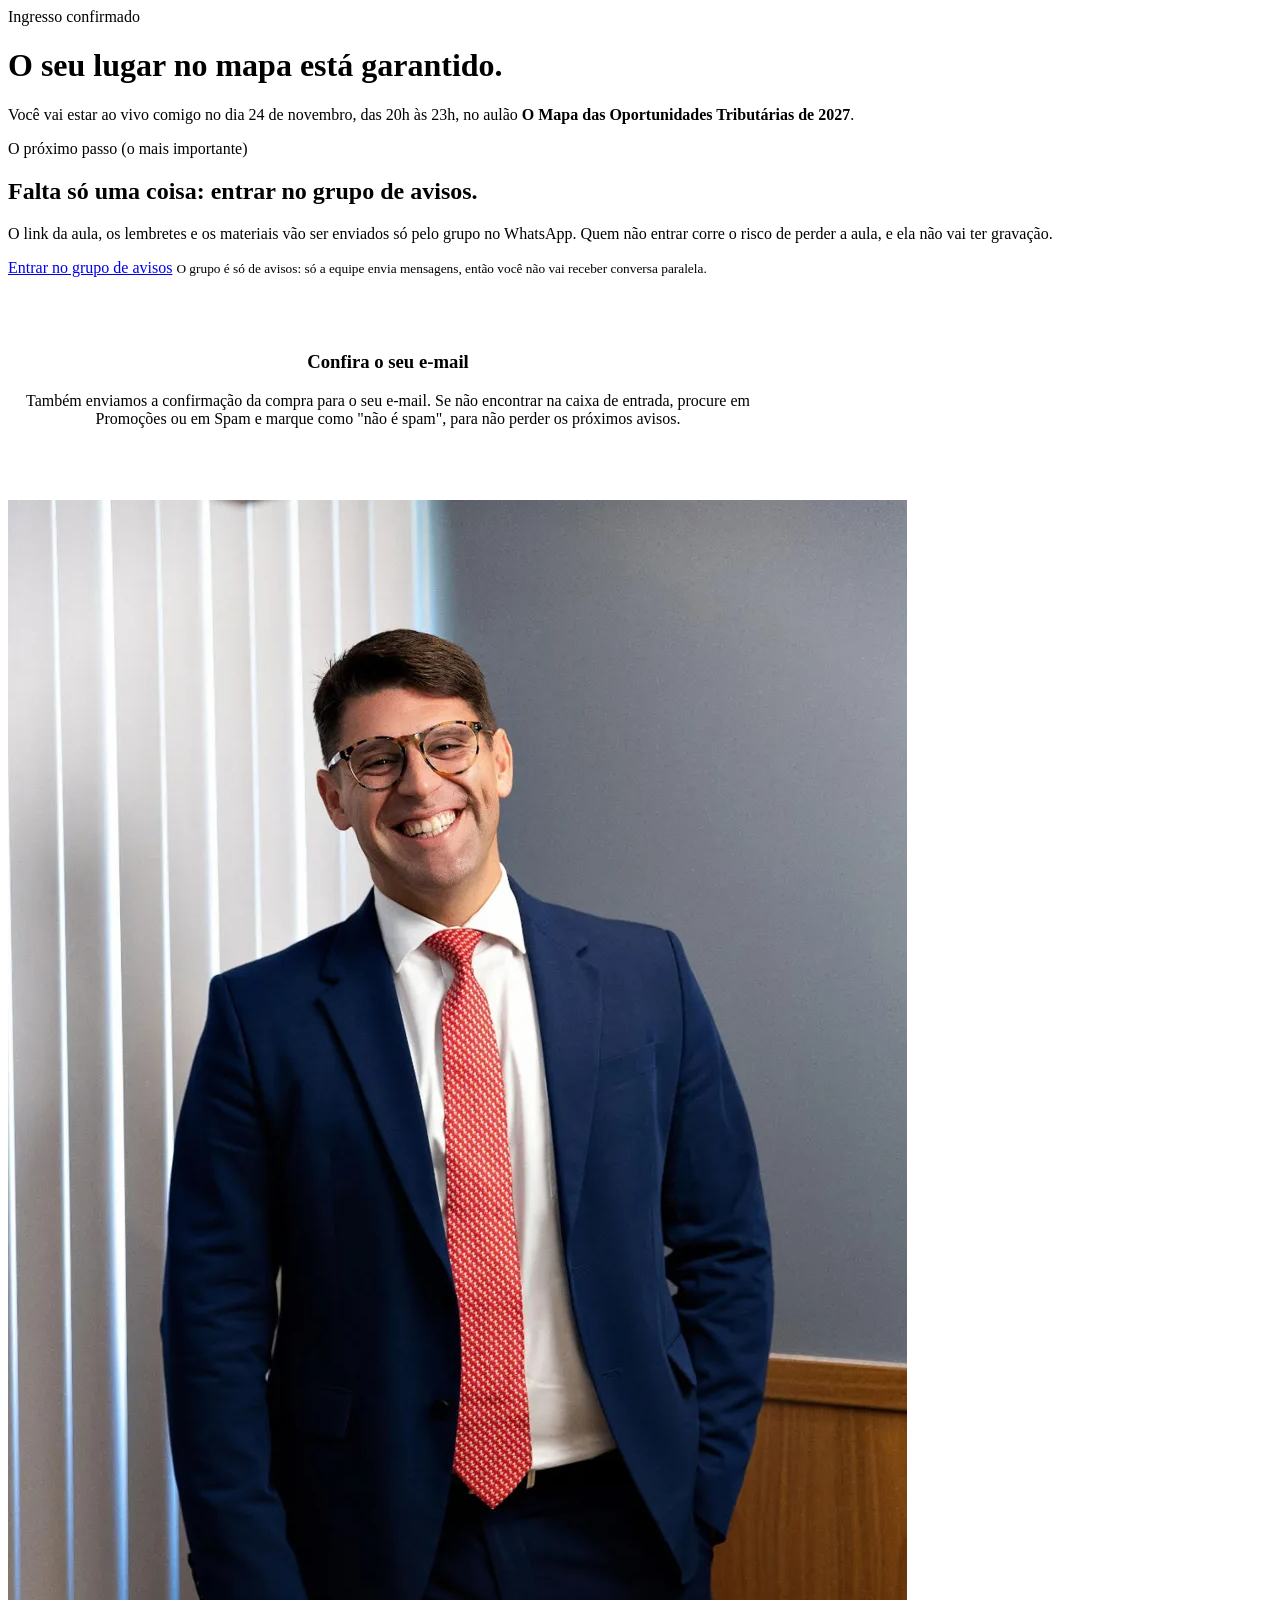
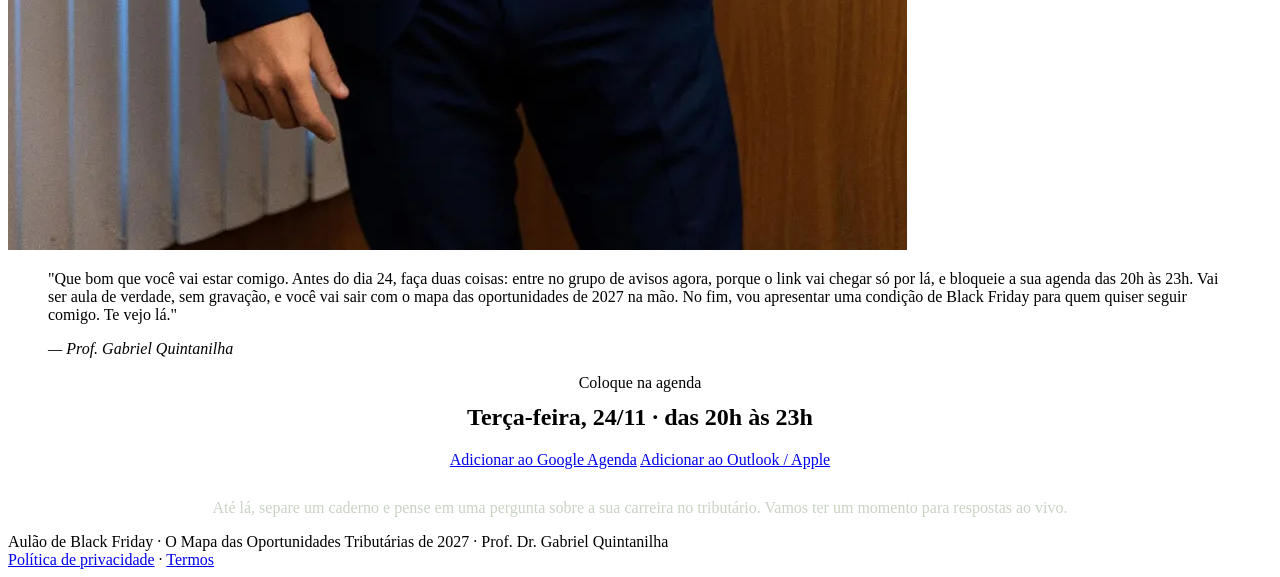
==== obrigado/index.html @ 1b490a50 "Publica obrigado/index.html" ====
<!doctype html>
<html lang="pt-BR">
<head>
<meta charset="utf-8">
<meta name="viewport" content="width=device-width, initial-scale=1">
<meta name="robots" content="noindex">
<title>Ingresso confirmado · O Mapa das Oportunidades Tributárias de 2027</title>
<link rel="preconnect" href="https://fonts.googleapis.com">
<link rel="preconnect" href="https://fonts.gstatic.com" crossorigin>
<link rel="stylesheet" href="https://fonts.googleapis.com/css2?family=Quicksand:wght@600;700&family=Nunito:ital,wght@0,400;0,600;0,700;0,800;1,400&family=Unbounded:wght@600;700;800;900&display=swap">
<link rel="stylesheet" href="../style.css?v=2">
<!-- Pixel: disparar Purchase no carregamento desta página -->
</head>
<body>

<header class="ty-hero">
  <div class="wrap">
    <span class="selo"><i></i>Ingresso confirmado</span>
    <h1>O seu lugar no mapa está <span>garantido.</span></h1>
    <p>Você vai estar ao vivo comigo no dia 24 de novembro, das 20h às 23h, no aulão <b>O Mapa das Oportunidades Tributárias de 2027</b>.</p>
  </div>
</header>

<section class="step">
  <div class="wrap">
    <span class="eyebrow" style="color:var(--verde)">O próximo passo (o mais importante)</span>
    <h2>Falta só uma coisa: entrar no grupo de avisos.</h2>
    <p>O link da aula, os lembretes e os materiais vão ser enviados só pelo grupo no WhatsApp. Quem não entrar corre o risco de perder a aula, e ela não vai ter gravação.</p>
    <a class="btn" data-grupo href="#">Entrar no grupo de avisos</a>
    <small>O grupo é só de avisos: só a equipe envia mensagens, então você não vai receber conversa paralela.</small>
  </div>
</section>

<section style="background:var(--creme);padding:56px 0">
  <div class="wrap" style="max-width:760px;text-align:center">
    <h3>Confira o seu e-mail</h3>
    <p style="margin-top:10px">Também enviamos a confirmação da compra para o seu e-mail. Se não encontrar na caixa de entrada, procure em Promoções ou em Spam e marque como "não é spam", para não perder os próximos avisos.</p>
  </div>
</section>

<section style="background:var(--papel)">
  <div class="wrap bilhete">
    <div class="ph"><img src="../assets/gabriel-professor.webp" alt="Prof. Gabriel Quintanilha" width="899" height="1350"></div>
    <blockquote class="carta" style="margin-top:0">
      <p>"Que bom que você vai estar comigo. Antes do dia 24, faça duas coisas: entre no grupo de avisos agora, porque o link vai chegar só por lá, e bloqueie a sua agenda das 20h às 23h. Vai ser aula de verdade, sem gravação, e você vai sair com o mapa das oportunidades de 2027 na mão. No fim, vou apresentar uma condição de Black Friday para quem quiser seguir comigo. Te vejo lá."</p>
      <cite>— Prof. Gabriel Quintanilha</cite>
    </blockquote>
  </div>
</section>

<section style="background:var(--noite);color:var(--creme);text-align:center">
  <div class="wrap">
    <span class="eyebrow" style="color:var(--lima)">Coloque na agenda</span>
    <h2 style="margin-top:12px">Terça-feira, 24/11 · das 20h às 23h</h2>
    <div class="agenda-btns">
      <a target="_blank" rel="noopener" href="https://calendar.google.com/calendar/render?action=TEMPLATE&amp;text=Aul%C3%A3o%20de%20Black%20Friday%20%C2%B7%20O%20Mapa%20das%20Oportunidades%20Tribut%C3%A1rias%20de%202027&amp;dates=20261124T230000Z/20261125T020000Z&amp;details=Aul%C3%A3o%20ao%20vivo%20com%20o%20Prof.%20Gabriel%20Quintanilha.%20O%20link%20da%20aula%20chega%20pelo%20grupo%20de%20avisos%20no%20WhatsApp.%20N%C3%A3o%20vai%20ter%20grava%C3%A7%C3%A3o.">Adicionar ao Google Agenda</a>
      <a href="../assets/aulao-gabriel.ics" download>Adicionar ao Outlook / Apple</a>
    </div>
    <p style="margin-top:30px;color:#C9D3C4">Até lá, separe um caderno e pense em uma pergunta sobre a sua carreira no tributário. Vamos ter um momento para respostas ao vivo.</p>
  </div>
</section>

<footer>
  <div class="wrap">Aulão de Black Friday · O Mapa das Oportunidades Tributárias de 2027 · Prof. Dr. Gabriel Quintanilha<br><a href="#">Política de privacidade</a> · <a href="#">Termos</a></div>
</footer>

<script src="../config.js?v=2"></script>
<script src="../app.js?v=2"></script>
</body>
</html>
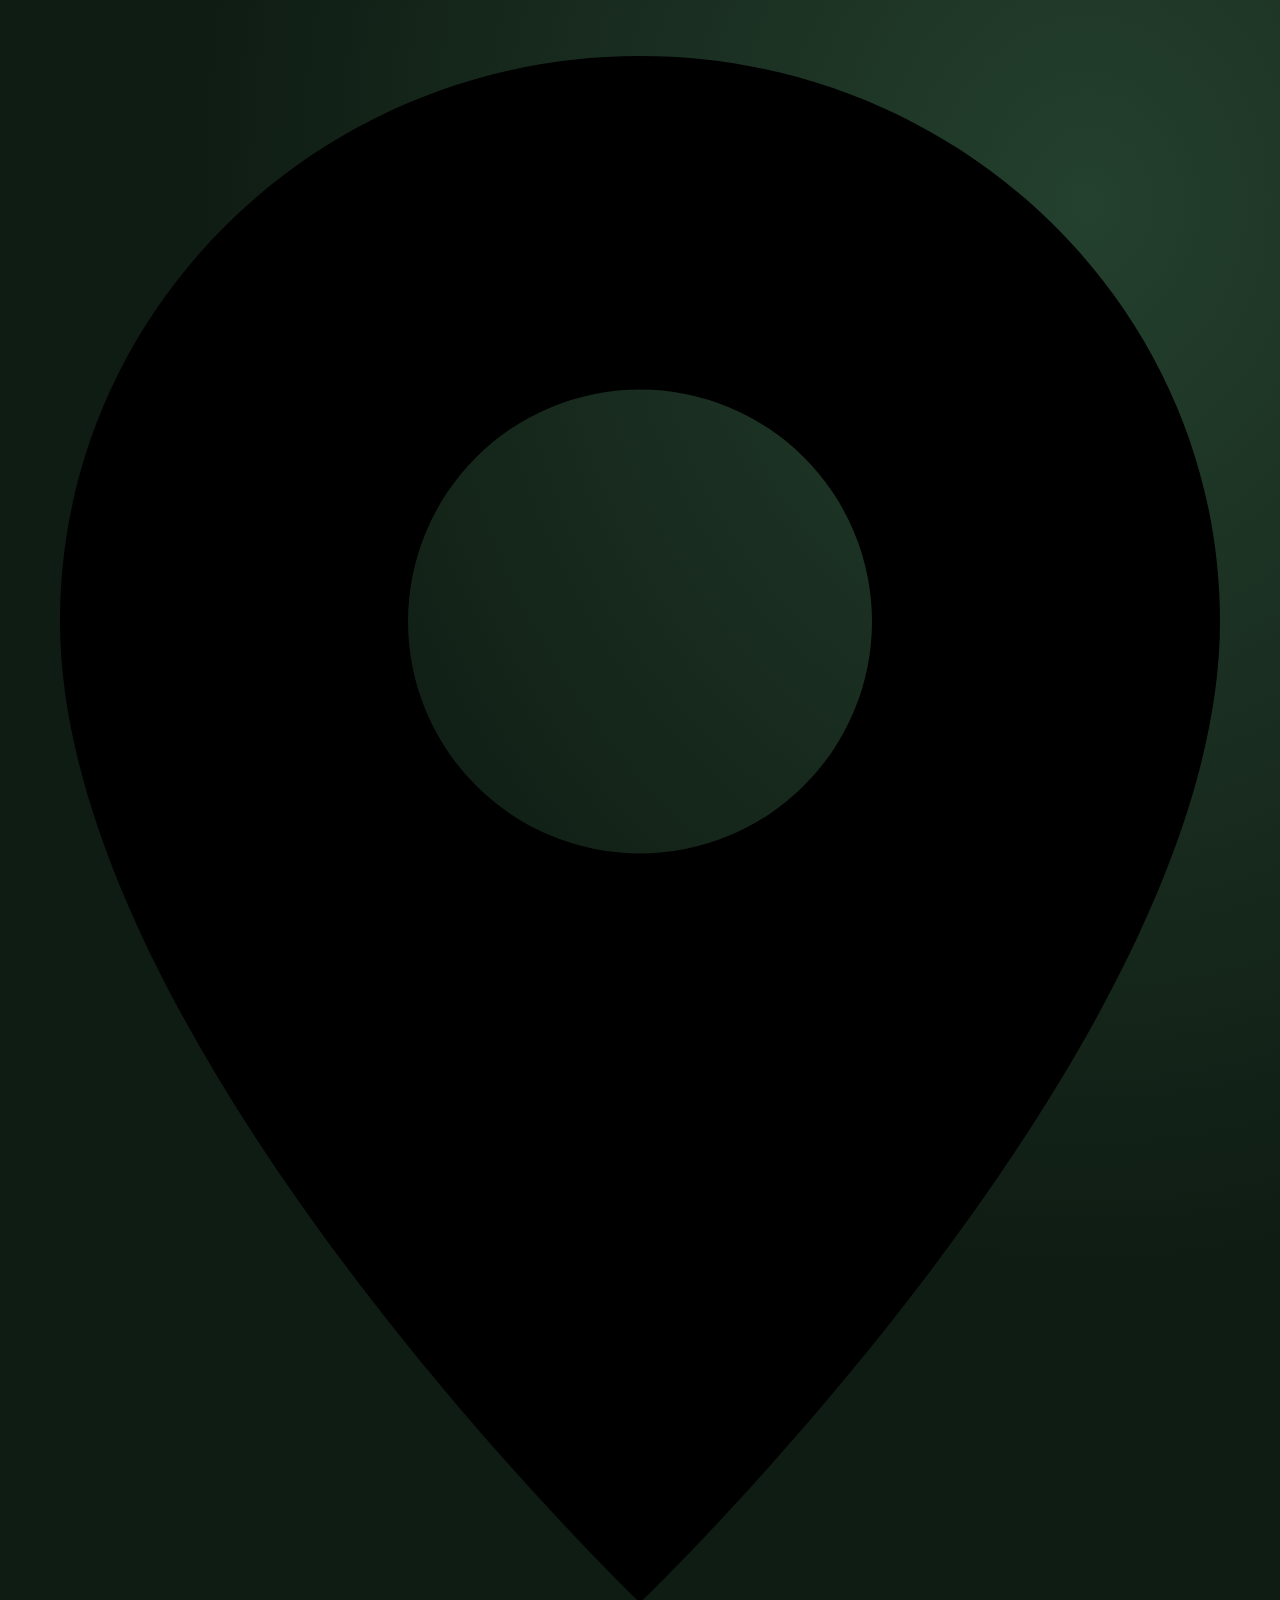
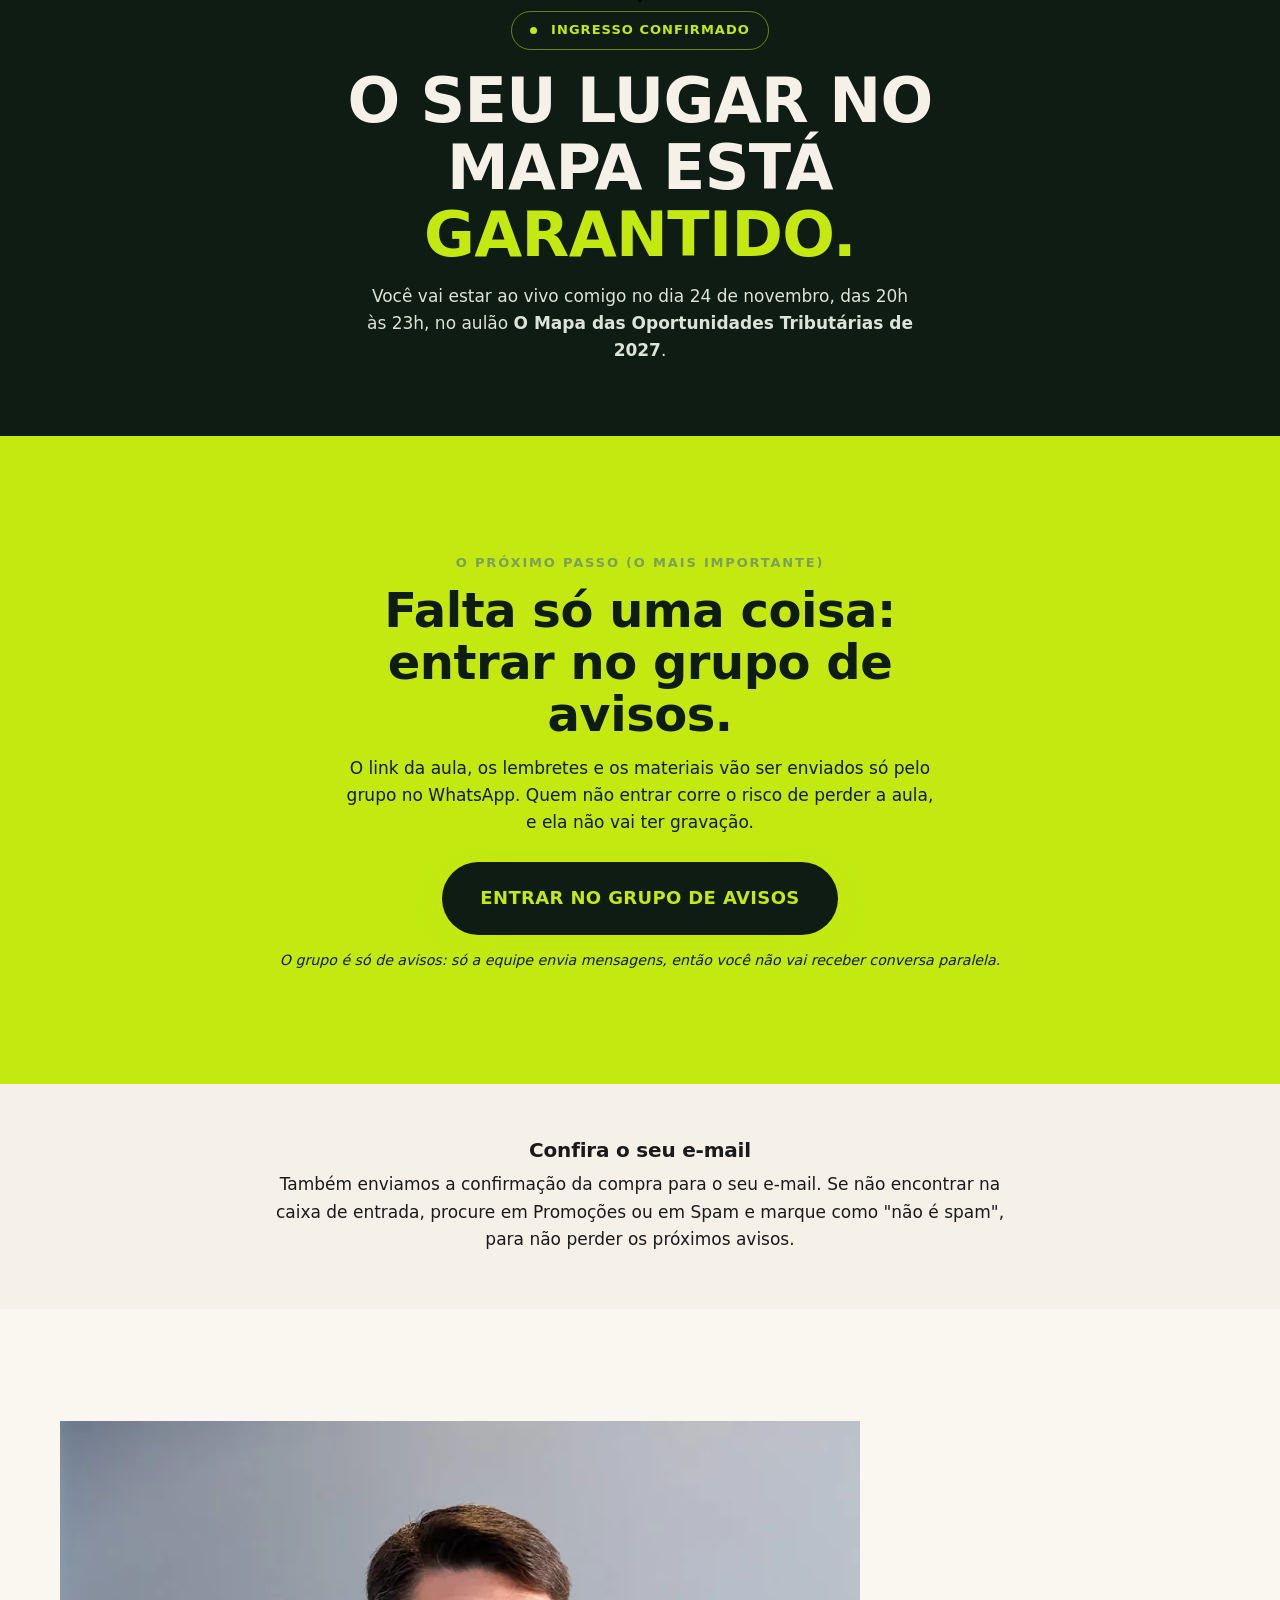
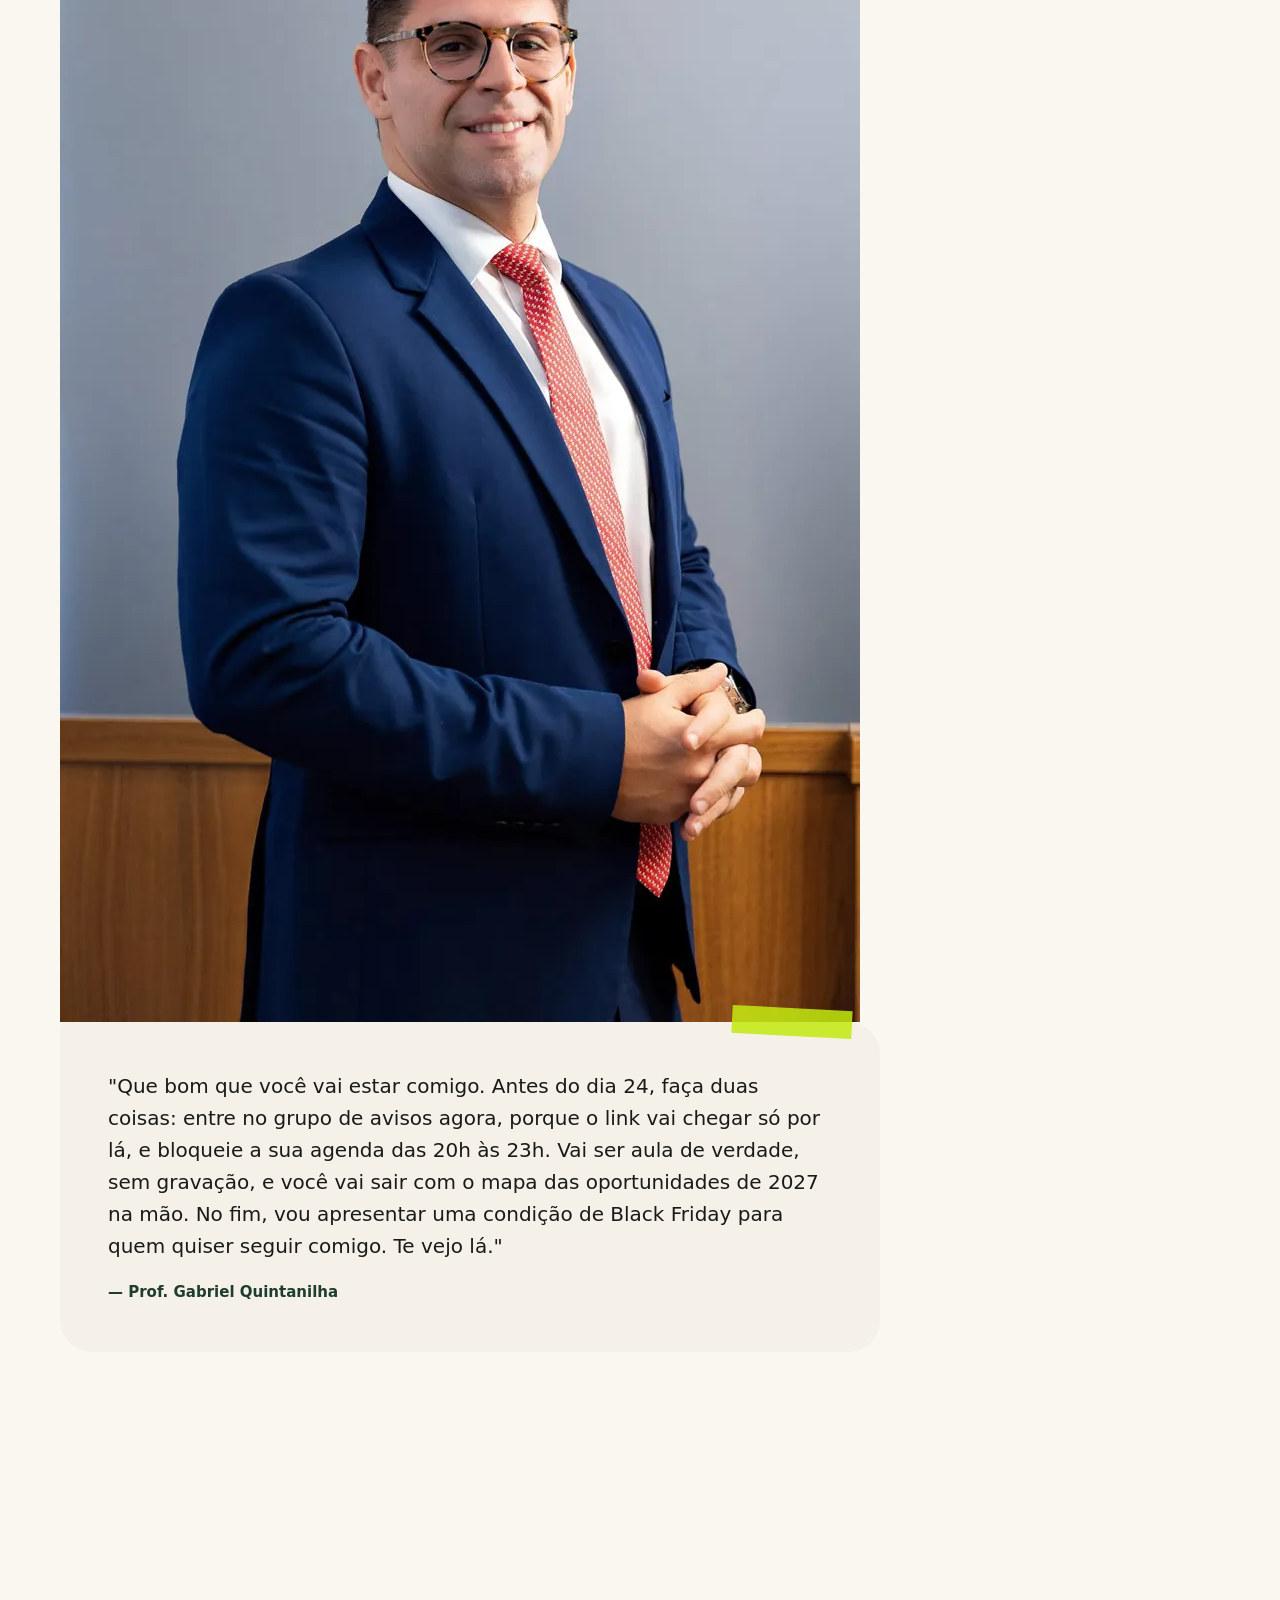
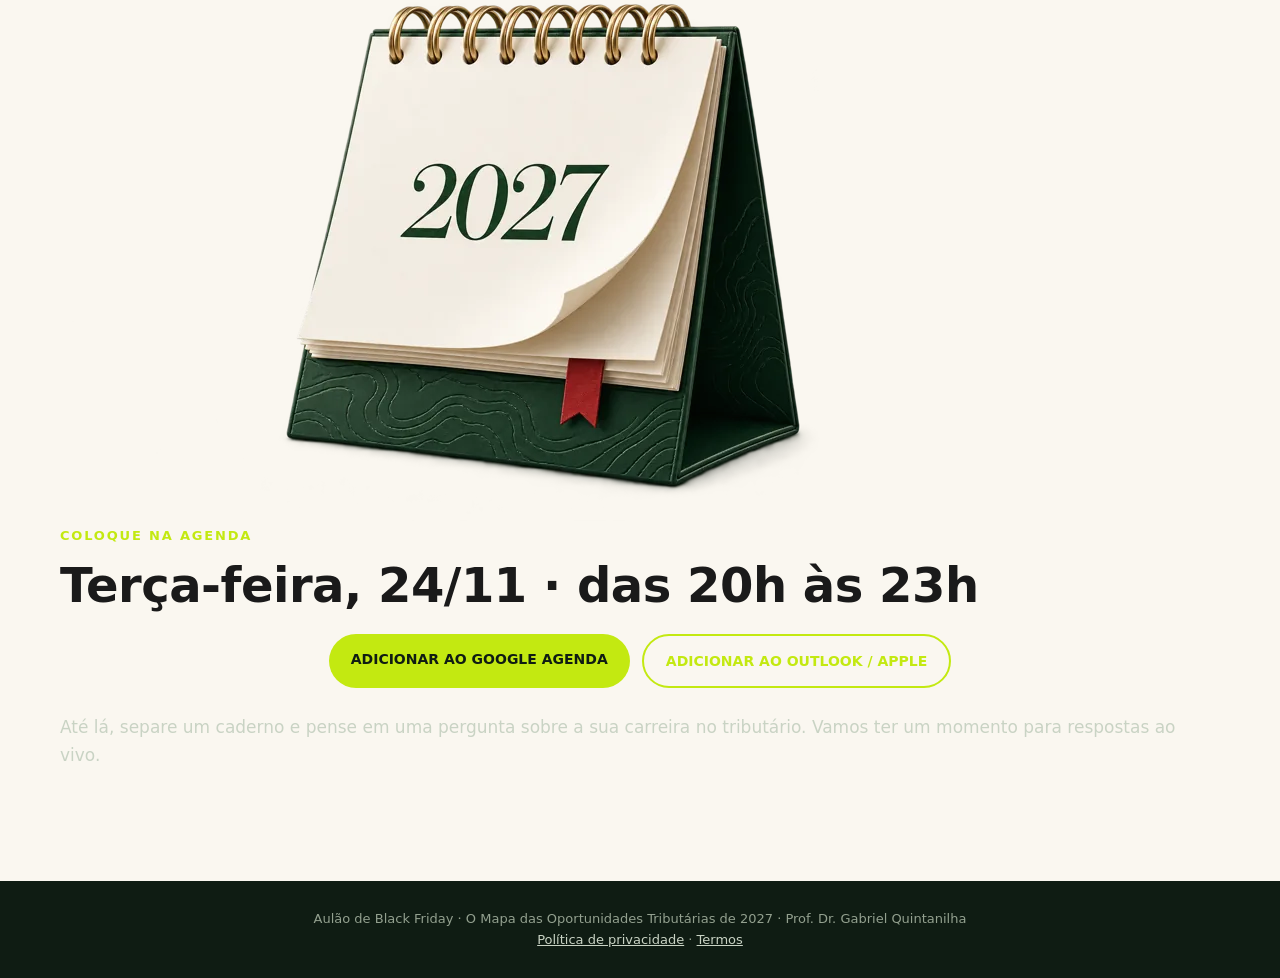
==== commit f15c16bd: "Publica obrigado/index.html" ====
--- a/obrigado/index.html
+++ b/obrigado/index.html
@@ -1,70 +1,75 @@
-<!doctype html>
-<html lang="pt-BR">
-<head>
-<meta charset="utf-8">
-<meta name="viewport" content="width=device-width, initial-scale=1">
-<meta name="robots" content="noindex">
-<title>Ingresso confirmado · O Mapa das Oportunidades Tributárias de 2027</title>
-<link rel="preconnect" href="https://fonts.googleapis.com">
-<link rel="preconnect" href="https://fonts.gstatic.com" crossorigin>
-<link rel="stylesheet" href="https://fonts.googleapis.com/css2?family=Quicksand:wght@600;700&family=Nunito:ital,wght@0,400;0,600;0,700;0,800;1,400&family=Unbounded:wght@600;700;800;900&display=swap">
-<link rel="stylesheet" href="../style.css?v=2">
-<!-- Pixel: disparar Purchase no carregamento desta página -->
-</head>
-<body>
-
-<header class="ty-hero">
-  <div class="wrap">
-    <span class="selo"><i></i>Ingresso confirmado</span>
-    <h1>O seu lugar no mapa está <span>garantido.</span></h1>
-    <p>Você vai estar ao vivo comigo no dia 24 de novembro, das 20h às 23h, no aulão <b>O Mapa das Oportunidades Tributárias de 2027</b>.</p>
-  </div>
-</header>
-
-<section class="step">
-  <div class="wrap">
-    <span class="eyebrow" style="color:var(--verde)">O próximo passo (o mais importante)</span>
-    <h2>Falta só uma coisa: entrar no grupo de avisos.</h2>
-    <p>O link da aula, os lembretes e os materiais vão ser enviados só pelo grupo no WhatsApp. Quem não entrar corre o risco de perder a aula, e ela não vai ter gravação.</p>
-    <a class="btn" data-grupo href="#">Entrar no grupo de avisos</a>
-    <small>O grupo é só de avisos: só a equipe envia mensagens, então você não vai receber conversa paralela.</small>
-  </div>
-</section>
-
-<section style="background:var(--creme);padding:56px 0">
-  <div class="wrap" style="max-width:760px;text-align:center">
-    <h3>Confira o seu e-mail</h3>
-    <p style="margin-top:10px">Também enviamos a confirmação da compra para o seu e-mail. Se não encontrar na caixa de entrada, procure em Promoções ou em Spam e marque como "não é spam", para não perder os próximos avisos.</p>
-  </div>
-</section>
-
-<section style="background:var(--papel)">
-  <div class="wrap bilhete">
-    <div class="ph"><img src="../assets/gabriel-professor.webp" alt="Prof. Gabriel Quintanilha" width="899" height="1350"></div>
-    <blockquote class="carta" style="margin-top:0">
-      <p>"Que bom que você vai estar comigo. Antes do dia 24, faça duas coisas: entre no grupo de avisos agora, porque o link vai chegar só por lá, e bloqueie a sua agenda das 20h às 23h. Vai ser aula de verdade, sem gravação, e você vai sair com o mapa das oportunidades de 2027 na mão. No fim, vou apresentar uma condição de Black Friday para quem quiser seguir comigo. Te vejo lá."</p>
-      <cite>— Prof. Gabriel Quintanilha</cite>
-    </blockquote>
-  </div>
-</section>
-
-<section style="background:var(--noite);color:var(--creme);text-align:center">
-  <div class="wrap">
-    <span class="eyebrow" style="color:var(--lima)">Coloque na agenda</span>
-    <h2 style="margin-top:12px">Terça-feira, 24/11 · das 20h às 23h</h2>
-    <div class="agenda-btns">
-      <a target="_blank" rel="noopener" href="https://calendar.google.com/calendar/render?action=TEMPLATE&amp;text=Aul%C3%A3o%20de%20Black%20Friday%20%C2%B7%20O%20Mapa%20das%20Oportunidades%20Tribut%C3%A1rias%20de%202027&amp;dates=20261124T230000Z/20261125T020000Z&amp;details=Aul%C3%A3o%20ao%20vivo%20com%20o%20Prof.%20Gabriel%20Quintanilha.%20O%20link%20da%20aula%20chega%20pelo%20grupo%20de%20avisos%20no%20WhatsApp.%20N%C3%A3o%20vai%20ter%20grava%C3%A7%C3%A3o.">Adicionar ao Google Agenda</a>
-      <a href="../assets/aulao-gabriel.ics" download>Adicionar ao Outlook / Apple</a>
-    </div>
-    <p style="margin-top:30px;color:#C9D3C4">Até lá, separe um caderno e pense em uma pergunta sobre a sua carreira no tributário. Vamos ter um momento para respostas ao vivo.</p>
-  </div>
-</section>
-
-<footer>
-  <div class="wrap">Aulão de Black Friday · O Mapa das Oportunidades Tributárias de 2027 · Prof. Dr. Gabriel Quintanilha<br><a href="#">Política de privacidade</a> · <a href="#">Termos</a></div>
-</footer>
-
-<script src="../config.js?v=2"></script>
-<script src="../app.js?v=2"></script>
-</body>
-</html>
+<!doctype html>
+<html lang="pt-BR">
+<head>
+<meta charset="utf-8">
+<meta name="viewport" content="width=device-width, initial-scale=1">
+<meta name="robots" content="noindex">
+<title>Ingresso confirmado · O Mapa das Oportunidades Tributárias de 2027</title>
+<link rel="icon" href="data:image/svg+xml,%3Csvg xmlns='http://www.w3.org/2000/svg' viewBox='0 0 24 32'%3E%3Cpath fill='%23C8231B' d='M12 0C5.4 0 0 5.2 0 11.7 0 20.5 12 32 12 32s12-11.5 12-20.3C24 5.2 18.6 0 12 0zm0 16.5a4.8 4.8 0 1 1 0-9.6 4.8 4.8 0 0 1 0 9.6z'/%3E%3C/svg%3E">
+<link rel="preconnect" href="https://fonts.googleapis.com">
+<link rel="preconnect" href="https://fonts.gstatic.com" crossorigin>
+<link rel="stylesheet" href="https://fonts.googleapis.com/css2?family=Quicksand:wght@600;700&family=Nunito:ital,wght@0,400;0,600;0,700;0,800;1,400&family=Unbounded:wght@600;700;800;900&display=swap">
+<link rel="stylesheet" href="../style.css?v=4">
+<!-- Pixel: disparar Purchase no carregamento desta página -->
+</head>
+<body>
+
+<header class="ty-hero">
+  <div class="wrap">
+    <svg class="pin-grande" viewBox="0 0 24 32" aria-hidden="true"><path d="M12 0C5.4 0 0 5.2 0 11.7 0 20.5 12 32 12 32s12-11.5 12-20.3C24 5.2 18.6 0 12 0zm0 16.5a4.8 4.8 0 1 1 0-9.6 4.8 4.8 0 0 1 0 9.6z"/></svg>
+    <span class="selo"><i></i>Ingresso confirmado</span>
+    <h1>O seu lugar no mapa está <span>garantido.</span></h1>
+    <p>Você vai estar ao vivo comigo no dia 24 de novembro, das 20h às 23h, no aulão <b>O Mapa das Oportunidades Tributárias de 2027</b>.</p>
+  </div>
+</header>
+
+<section class="step">
+  <div class="wrap">
+    <span class="eyebrow">O próximo passo (o mais importante)</span>
+    <h2>Falta só uma coisa: entrar no grupo de avisos.</h2>
+    <p>O link da aula, os lembretes e os materiais vão ser enviados só pelo grupo no WhatsApp. Quem não entrar corre o risco de perder a aula, e ela não vai ter gravação.</p>
+    <a class="btn" data-grupo href="#">Entrar no grupo de avisos</a>
+    <small>O grupo é só de avisos: só a equipe envia mensagens, então você não vai receber conversa paralela.</small>
+  </div>
+</section>
+
+<section class="mapa-bg suave" style="background:var(--creme);padding:56px 0">
+  <div class="wrap" style="max-width:760px;text-align:center">
+    <h3>Confira o seu e-mail</h3>
+    <p style="margin-top:10px">Também enviamos a confirmação da compra para o seu e-mail. Se não encontrar na caixa de entrada, procure em Promoções ou em Spam e marque como "não é spam", para não perder os próximos avisos.</p>
+  </div>
+</section>
+
+<section class="mapa-bg suave dir" style="background:var(--papel)">
+  <div class="wrap recado">
+    <div class="foto-moldura"><img src="../assets/gabriel-convite.webp" alt="Prof. Gabriel Quintanilha" width="800" height="1201"></div>
+    <blockquote class="carta" style="margin-top:0">
+      <p>"Que bom que você vai estar comigo. Antes do dia 24, faça duas coisas: entre no grupo de avisos agora, porque o link vai chegar só por lá, e bloqueie a sua agenda das 20h às 23h. Vai ser aula de verdade, sem gravação, e você vai sair com o mapa das oportunidades de 2027 na mão. No fim, vou apresentar uma condição de Black Friday para quem quiser seguir comigo. Te vejo lá."</p>
+      <cite>— Prof. Gabriel Quintanilha</cite>
+    </blockquote>
+  </div>
+</section>
+
+<section class="agenda">
+  <div class="wrap agenda-grid">
+    <img class="cal" src="../assets/calendario-2027.webp" alt="" width="760" height="545" loading="lazy">
+    <div>
+      <span class="eyebrow" style="color:var(--lima)">Coloque na agenda</span>
+      <h2 style="margin-top:12px">Terça-feira, 24/11 · das 20h às 23h</h2>
+      <div class="agenda-btns">
+        <a target="_blank" rel="noopener" href="https://calendar.google.com/calendar/render?action=TEMPLATE&amp;text=Aul%C3%A3o%20de%20Black%20Friday%20%C2%B7%20O%20Mapa%20das%20Oportunidades%20Tribut%C3%A1rias%20de%202027&amp;dates=20261124T230000Z/20261125T020000Z&amp;details=Aul%C3%A3o%20ao%20vivo%20com%20o%20Prof.%20Gabriel%20Quintanilha.%20O%20link%20da%20aula%20chega%20pelo%20grupo%20de%20avisos%20no%20WhatsApp.%20N%C3%A3o%20vai%20ter%20grava%C3%A7%C3%A3o.">Adicionar ao Google Agenda</a>
+        <a href="../assets/aulao-gabriel.ics" download>Adicionar ao Outlook / Apple</a>
+      </div>
+      <p style="margin-top:26px;color:#C9D3C4">Até lá, separe um caderno e pense em uma pergunta sobre a sua carreira no tributário. Vamos ter um momento para respostas ao vivo.</p>
+    </div>
+  </div>
+</section>
+
+<footer>
+  <div class="wrap">Aulão de Black Friday · O Mapa das Oportunidades Tributárias de 2027 · Prof. Dr. Gabriel Quintanilha<br><a href="#">Política de privacidade</a> · <a href="#">Termos</a></div>
+</footer>
+
+<script src="../config.js?v=4"></script>
+<script src="../app.js?v=4"></script>
+</body>
+</html>
--- a/style.css
+++ b/style.css
@@ -0,0 +1,216 @@
+/* Aulão de Black Friday · Gabriel Quintanilha · padrão Black Friday Pier (V4) */
+:root{
+  --noite:#0F1C13;--noite-2:#16281C;--verde:#1F3D2F;--folha:#7BA05B;
+  --lima:#C3E911;--creme:#F5F1E8;--papel:#FAF7F0;--card:#EFEADD;--tinta:#1A1A1A;
+  --muted:#C9D3C4;--muted-d:#5B6A5F;
+  --f-t:"Unbounded",system-ui,sans-serif;--f-s:"Quicksand",system-ui,sans-serif;--f-b:"Nunito",system-ui,sans-serif;
+  --w:1160px;
+}
+*{box-sizing:border-box;margin:0;padding:0}
+html{scroll-behavior:smooth}
+body{font-family:var(--f-b);color:var(--tinta);background:var(--papel);line-height:1.6;font-size:17px;-webkit-font-smoothing:antialiased;overflow-x:hidden}
+img{max-width:100%;display:block}
+a{color:inherit}
+.wrap{width:min(var(--w),100% - 32px);margin-inline:auto}
+h1,h2,h3{font-family:var(--f-t);line-height:1.08;letter-spacing:-.01em}
+h2{font-size:clamp(28px,4.4vw,48px);font-weight:800}
+h3{font-size:20px;font-weight:800}
+p+p{margin-top:14px}
+.eyebrow{font-family:var(--f-s);font-weight:700;font-size:13px;letter-spacing:.14em;text-transform:uppercase;color:var(--folha)}
+section{padding:clamp(64px,9vw,112px) 0;position:relative}
+
+/* faixa superior */
+.strip{background:var(--lima);color:var(--noite);font-family:var(--f-s);font-weight:700;font-size:14px;text-align:center;padding:9px 16px;position:sticky;top:0;z-index:30}
+.strip b{font-family:var(--f-t);font-weight:800}
+
+/* botões */
+.btn{display:inline-flex;align-items:center;justify-content:center;gap:10px;background:var(--lima);color:var(--noite);font-family:var(--f-t);font-weight:800;font-size:clamp(14px,1.6vw,17px);text-decoration:none;text-transform:uppercase;letter-spacing:.02em;padding:20px 30px;border-radius:999px;box-shadow:0 10px 30px rgba(195,233,17,.28);transition:transform .2s,box-shadow .2s;text-align:center}
+.btn:hover{transform:translateY(-2px);box-shadow:0 16px 40px rgba(195,233,17,.4)}
+.btn.dark{background:var(--noite);color:var(--lima);box-shadow:none}
+.cta-note{font-size:14px;color:var(--muted);margin-top:12px}
+
+/* HERO */
+.hero{background:radial-gradient(120% 90% at 85% 10%,#24402E 0%,var(--noite) 58%);color:var(--creme);padding:56px 0 0;overflow:hidden}
+.hero .map{position:absolute;inset:0;opacity:.5;pointer-events:none}
+.hero-grid{display:grid;grid-template-columns:1.15fr .85fr;gap:24px;align-items:end;position:relative}
+.hero-copy{padding-bottom:64px}
+.selo{display:inline-flex;flex-wrap:wrap;gap:6px 14px;align-items:center;border:1.5px solid rgba(195,233,17,.5);color:var(--lima);border-radius:999px;padding:8px 18px;font-family:var(--f-s);font-weight:700;font-size:13px;letter-spacing:.08em;text-transform:uppercase}
+.selo i{width:7px;height:7px;border-radius:50%;background:var(--lima);display:inline-block}
+.logo-ev{margin:22px 0 18px}
+.logo-ev small{display:inline-block;font-family:var(--f-t);font-weight:800;font-size:13px;letter-spacing:.16em;background:var(--lima);color:var(--noite);padding:6px 12px;border-radius:8px;margin-bottom:14px}
+.logo-ev h1{font-size:clamp(34px,5.6vw,68px);font-weight:900;text-transform:uppercase;line-height:1}
+.logo-ev h1 em{font-style:normal;color:var(--lima)}
+.hero .lead{font-size:clamp(17px,1.6vw,19px);color:#DCE3D8;max-width:58ch}
+.badges{display:flex;flex-wrap:wrap;gap:8px;margin:22px 0 28px}
+.badges span{font-family:var(--f-s);font-weight:700;font-size:13px;background:rgba(245,241,232,.08);border:1px solid rgba(245,241,232,.16);border-radius:10px;padding:7px 12px}
+.badges span b{color:var(--lima)}
+.timer{display:flex;align-items:center;gap:14px;margin-top:18px;flex-wrap:wrap;font-family:var(--f-s);font-weight:700;font-size:14px;color:var(--muted)}
+.timer .t{display:flex;gap:6px}
+.timer .t div{background:var(--noite-2);border:1px solid rgba(195,233,17,.25);border-radius:10px;padding:6px 10px;text-align:center;min-width:54px}
+.timer .t b{display:block;font-family:var(--f-t);font-size:22px;color:var(--lima);line-height:1.1}
+.timer .t small{font-size:10px;letter-spacing:.1em;text-transform:uppercase}
+.hero-note{font-style:italic;font-size:14px;color:#AEB9AA;margin-top:18px;max-width:52ch}
+.hero-photo{position:relative;align-self:end}
+.hero-photo img{width:100%;max-width:470px;margin-left:auto;filter:drop-shadow(0 30px 40px rgba(0,0,0,.45))}
+.trail-tag{position:absolute;z-index:2;font-family:var(--f-t);font-weight:800;font-size:15px;padding:8px 14px;border-radius:12px}
+.trail-tag.a{left:4%;bottom:22%;background:var(--creme);color:var(--noite);transform:rotate(-4deg)}
+.trail-tag.b{right:4%;top:6%;background:var(--lima);color:var(--noite);transform:rotate(3deg)}
+
+/* virada */
+.virada{background:var(--creme)}
+.split{display:grid;grid-template-columns:1fr 1fr;gap:56px;align-items:start}
+.virada h2 span{background:linear-gradient(transparent 62%,rgba(195,233,17,.75) 62%)}
+.pains{display:grid;gap:12px;margin-top:28px}
+.pain{background:var(--papel);border-left:5px solid var(--lima);border-radius:6px 18px 18px 6px;padding:16px 20px;font-weight:700}
+
+/* por que agora */
+.agora{background:var(--verde);color:var(--creme);overflow:hidden}
+.agora .big{font-family:var(--f-t);font-weight:900;font-size:clamp(40px,7vw,92px);line-height:.95;color:var(--lima);text-transform:uppercase}
+.agora p{color:#D5DED1;max-width:62ch}
+.quote-band{margin-top:40px;border-top:1px dashed rgba(195,233,17,.45);padding-top:28px;display:flex;flex-wrap:wrap;gap:24px;align-items:center;justify-content:space-between}
+.quote-band strong{font-family:var(--f-t);font-size:clamp(20px,2.4vw,28px);max-width:30ch;line-height:1.2}
+
+/* mapa da noite */
+.mapa{background:var(--papel)}
+.mapa .head{max-width:640px}
+.trilha{position:relative;margin-top:48px;display:grid;gap:22px}
+.trilha::before{content:"";position:absolute;left:31px;top:20px;bottom:20px;border-left:3px dashed var(--folha)}
+.marco{position:relative;display:grid;grid-template-columns:64px 1fr;gap:20px;align-items:start}
+.marco .n{width:64px;height:64px;border-radius:50%;background:var(--noite);color:var(--lima);display:grid;place-items:center;font-family:var(--f-t);font-weight:900;font-size:22px;z-index:1;box-shadow:0 0 0 6px var(--papel)}
+.marco .c{background:#fff;border:1px solid var(--card);border-radius:22px;padding:22px 24px;box-shadow:0 8px 24px rgba(15,28,19,.06)}
+.marco:nth-child(odd) .c{margin-right:8%}
+.marco:nth-child(even) .c{margin-left:8%}
+.marco.fim .n{background:var(--lima);color:var(--noite)}
+.mapa .rodape{margin-top:28px;font-weight:700;color:var(--verde)}
+
+/* convite honesto */
+.convite{background:var(--noite);color:var(--creme)}
+.convite h2{font-size:clamp(30px,5vw,60px)}
+.convite h2 span{color:var(--lima)}
+.carta{margin-top:36px;background:var(--creme);color:var(--tinta);border-radius:6px 32px 32px 32px;padding:clamp(26px,4vw,48px);font-size:clamp(17px,1.7vw,20px);position:relative;max-width:820px}
+.carta::after{content:"";position:absolute;right:28px;top:-14px;width:120px;height:28px;background:rgba(195,233,17,.85);transform:rotate(3deg)}
+.carta cite{display:block;margin-top:18px;font-family:var(--f-t);font-style:normal;font-weight:800;font-size:15px;color:var(--verde)}
+
+/* ao vivo */
+.aovivo{background:var(--lima);color:var(--noite);padding:56px 0}
+.aovivo .row{display:grid;grid-template-columns:1.1fr .9fr;gap:36px;align-items:center}
+.aovivo .rec{font-family:var(--f-t);font-weight:900;font-size:clamp(30px,4.4vw,54px);line-height:1;text-transform:uppercase}
+.aovivo .rec i{display:inline-block;width:.5em;height:.5em;border-radius:50%;background:#C8231B;margin-right:.2em;animation:pulse 1.4s infinite}
+@keyframes pulse{50%{opacity:.25}}
+
+/* para quem */
+.quem{background:var(--creme)}
+.cols{display:grid;grid-template-columns:1.2fr .8fr;gap:22px;margin-top:36px}
+.box{border-radius:28px;padding:30px}
+.box.sim{background:var(--noite);color:var(--creme)}
+.box.nao{background:var(--card)}
+.box ul{list-style:none;display:grid;gap:12px;margin-top:16px}
+.box li{padding-left:28px;position:relative}
+.box.sim li::before{content:"";position:absolute;left:0;top:.55em;width:14px;height:3px;background:var(--lima);border-radius:2px}
+.box.nao li::before{content:"";position:absolute;left:2px;top:.25em;width:10px;height:10px;border:2px solid var(--muted-d);border-radius:50%}
+
+/* ingressos */
+.ingressos{background:var(--noite);color:var(--creme)}
+.ingressos .head{text-align:center;max-width:680px;margin:0 auto 36px}
+.lotes{display:grid;grid-template-columns:repeat(3,1fr);gap:16px}
+.lote{position:relative;border-radius:26px;padding:26px 22px;background:var(--noite-2);display:grid;gap:8px;border:2px solid transparent;text-decoration:none;color:var(--creme)}
+.lote b.n{font-family:var(--f-s);font-weight:700;font-size:13px;letter-spacing:.1em;text-transform:uppercase;color:var(--muted)}
+.lote .pv{font-family:var(--f-t);font-weight:900;font-size:clamp(34px,4vw,46px);line-height:1}
+.lote .pc{font-size:14px;color:var(--muted)}
+.lote .dt{font-size:14px;font-weight:800}
+.lote .bt{margin-top:8px;border-radius:999px;padding:14px;text-align:center;font-family:var(--f-t);font-weight:800;font-size:14px;text-transform:uppercase}
+.lote.on{border-color:var(--lima);box-shadow:0 0 0 5px rgba(195,233,17,.14);transform:translateY(-6px)}
+.lote.on .pv{color:var(--lima)}
+.lote.on .bt{background:var(--lima);color:var(--noite)}
+.lote.lock{opacity:.62;pointer-events:none}
+.lote.lock .bt{border:1px dashed rgba(245,241,232,.4);color:var(--muted)}
+.lote.off{opacity:.45;pointer-events:none}
+.lote.off .pv{text-decoration:line-through;color:#7d8a80}
+.lote.off .bt{color:#7d8a80;border:1px solid rgba(245,241,232,.15)}
+.lote .cad{position:absolute;right:20px;top:22px;width:20px;height:16px;border:2px solid var(--muted);border-radius:4px;display:none}
+.lote .cad::before{content:"";position:absolute;left:2px;top:-11px;width:12px;height:11px;border:2px solid var(--muted);border-bottom:0;border-radius:8px 8px 0 0}
+.lote.lock .cad{display:block}
+.lotes-note{text-align:center;margin-top:26px;color:#DCE3D8}
+.disclaimer{text-align:center;font-size:13px;color:#93A08F;margin-top:10px}
+
+/* leva */
+.leva{background:var(--papel)}
+.leva-grid{display:grid;grid-template-columns:.9fr 1.1fr;gap:48px;align-items:center}
+.leva ul{list-style:none;display:grid;gap:10px}
+.leva li{background:#fff;border:1px solid var(--card);border-radius:16px;padding:14px 18px 14px 50px;position:relative;font-weight:700}
+.leva li::before{content:"";position:absolute;left:18px;top:50%;width:16px;height:16px;margin-top:-8px;border-radius:50%;background:var(--lima);box-shadow:inset 0 0 0 4px var(--noite)}
+.preco{font-family:var(--f-t);font-weight:900;font-size:clamp(56px,9vw,110px);line-height:.9;color:var(--noite)}
+.preco small{display:block;font-size:16px;font-weight:700;font-family:var(--f-s);color:var(--muted-d);margin-top:10px}
+
+/* faq */
+.faq{background:var(--creme)}
+.faq-list{max-width:820px;margin:36px auto 0;display:grid;gap:12px}
+details{background:var(--papel);border-radius:18px;padding:4px 22px;border:1px solid var(--card)}
+summary{cursor:pointer;list-style:none;padding:18px 34px 18px 0;font-family:var(--f-t);font-weight:700;font-size:17px;position:relative}
+summary::-webkit-details-marker{display:none}
+summary::after{content:"+";position:absolute;right:0;top:12px;font-size:28px;color:var(--folha);transition:transform .2s}
+details[open] summary::after{transform:rotate(45deg)}
+details p{padding:0 0 18px}
+
+/* fechamento */
+.fecha{background:radial-gradient(100% 120% at 10% 0%,#24402E,var(--noite) 60%);color:var(--creme);text-align:center}
+.fecha h2{font-size:clamp(34px,6vw,72px);text-transform:uppercase}
+.fecha h2 span{color:var(--lima)}
+.fecha p{max-width:640px;margin-inline:auto;color:#DCE3D8}
+.fecha .lotes{max-width:860px;margin:36px auto 30px}
+.fecha .lote{padding:18px}
+.fecha .lote .pv{font-size:32px}
+.ps{max-width:720px;margin:36px auto 0;border-top:1px dashed rgba(195,233,17,.4);padding-top:24px;font-size:16px;color:#C9D3C4;text-align:left}
+.ps b{color:var(--lima)}
+
+/* bio */
+.bio{background:var(--papel)}
+.bio-grid{display:grid;grid-template-columns:.8fr 1.2fr;gap:48px;align-items:center}
+.bio-photo{border-radius:32px 32px 32px 6px;overflow:hidden;aspect-ratio:4/5;background:var(--card)}
+.bio-photo img{width:100%;height:100%;object-fit:cover;object-position:top}
+.bio .badges span{background:var(--noite);color:var(--creme);border:0}
+
+footer{background:var(--noite);color:#93A08F;font-size:13px;padding:28px 0;text-align:center}
+footer a{color:#C9D3C4}
+
+/* responsivo */
+@media (max-width:900px){
+  .hero{padding-top:36px}
+  .hero-grid,.split,.cols,.leva-grid,.bio-grid{grid-template-columns:1fr}
+  .hero-copy{padding-bottom:8px}
+  .hero-photo img{max-width:320px;margin:0 auto}
+  .lotes{grid-template-columns:1fr}
+  .lote.on{transform:none}
+  .aovivo .row{grid-template-columns:1fr;gap:16px}
+  .marco:nth-child(odd) .c,.marco:nth-child(even) .c{margin:0}
+  .split{gap:24px}
+  .strip{font-size:12px}
+}
+@media (prefers-reduced-motion:reduce){*{animation:none!important;transition:none!important;scroll-behavior:auto!important}}
+
+/* página de obrigado */
+.ty-hero{background:radial-gradient(120% 90% at 85% 10%,#24402E 0%,var(--noite) 58%);color:var(--creme);padding:56px 0 72px;text-align:center}
+.ty-hero h1{font-size:clamp(32px,5.5vw,62px);font-weight:900;text-transform:uppercase;margin:18px auto 14px;max-width:16ch}
+.ty-hero h1 span{color:var(--lima)}
+.ty-hero p{color:#DCE3D8;max-width:560px;margin-inline:auto}
+.step{background:var(--lima);color:var(--noite);text-align:center}
+.step h2{max-width:20ch;margin:10px auto 14px}
+.step p{max-width:600px;margin:0 auto 26px}
+.step .btn{background:var(--noite);color:var(--lima);font-size:18px;padding:22px 38px;animation:nudge 3s infinite}
+@keyframes nudge{0%,88%,100%{transform:none}91%{transform:translateX(-4px)}94%{transform:translateX(4px)}97%{transform:translateX(-2px)}}
+.step small{display:block;margin-top:14px;font-style:italic}
+.bilhete{display:grid;grid-template-columns:260px 1fr;gap:36px;align-items:center}
+.bilhete .ph{border-radius:28px 28px 28px 6px;overflow:hidden;aspect-ratio:4/5}
+.bilhete .ph img{width:100%;height:100%;object-fit:cover;object-position:top}
+.agenda-btns{display:flex;flex-wrap:wrap;gap:12px;justify-content:center;margin-top:22px}
+.agenda-btns a{background:var(--noite);color:var(--creme);text-decoration:none;font-family:var(--f-s);font-weight:700;border-radius:999px;padding:14px 22px}
+@media (max-width:900px){.bilhete{grid-template-columns:1fr}.bilhete .ph{max-width:240px}}
+.hero-grid>*,.split>*,.cols>*,.leva-grid>*,.bio-grid>*,.bilhete>*{min-width:0}
+@media (max-width:480px){
+  .logo-ev h1{font-size:clamp(26px,8.4vw,34px)}
+  .btn{padding:18px 20px;width:100%}
+  .agora .big{font-size:clamp(34px,11vw,48px)}
+  .fecha h2{font-size:clamp(28px,9vw,40px)}
+  .aovivo .rec{font-size:32px}
+}
+.agenda-btns a{background:var(--lima);color:var(--noite);font-family:var(--f-t);font-weight:800;font-size:14px;text-transform:uppercase}.agenda-btns a+a{background:transparent;color:var(--lima);border:2px solid var(--lima)}
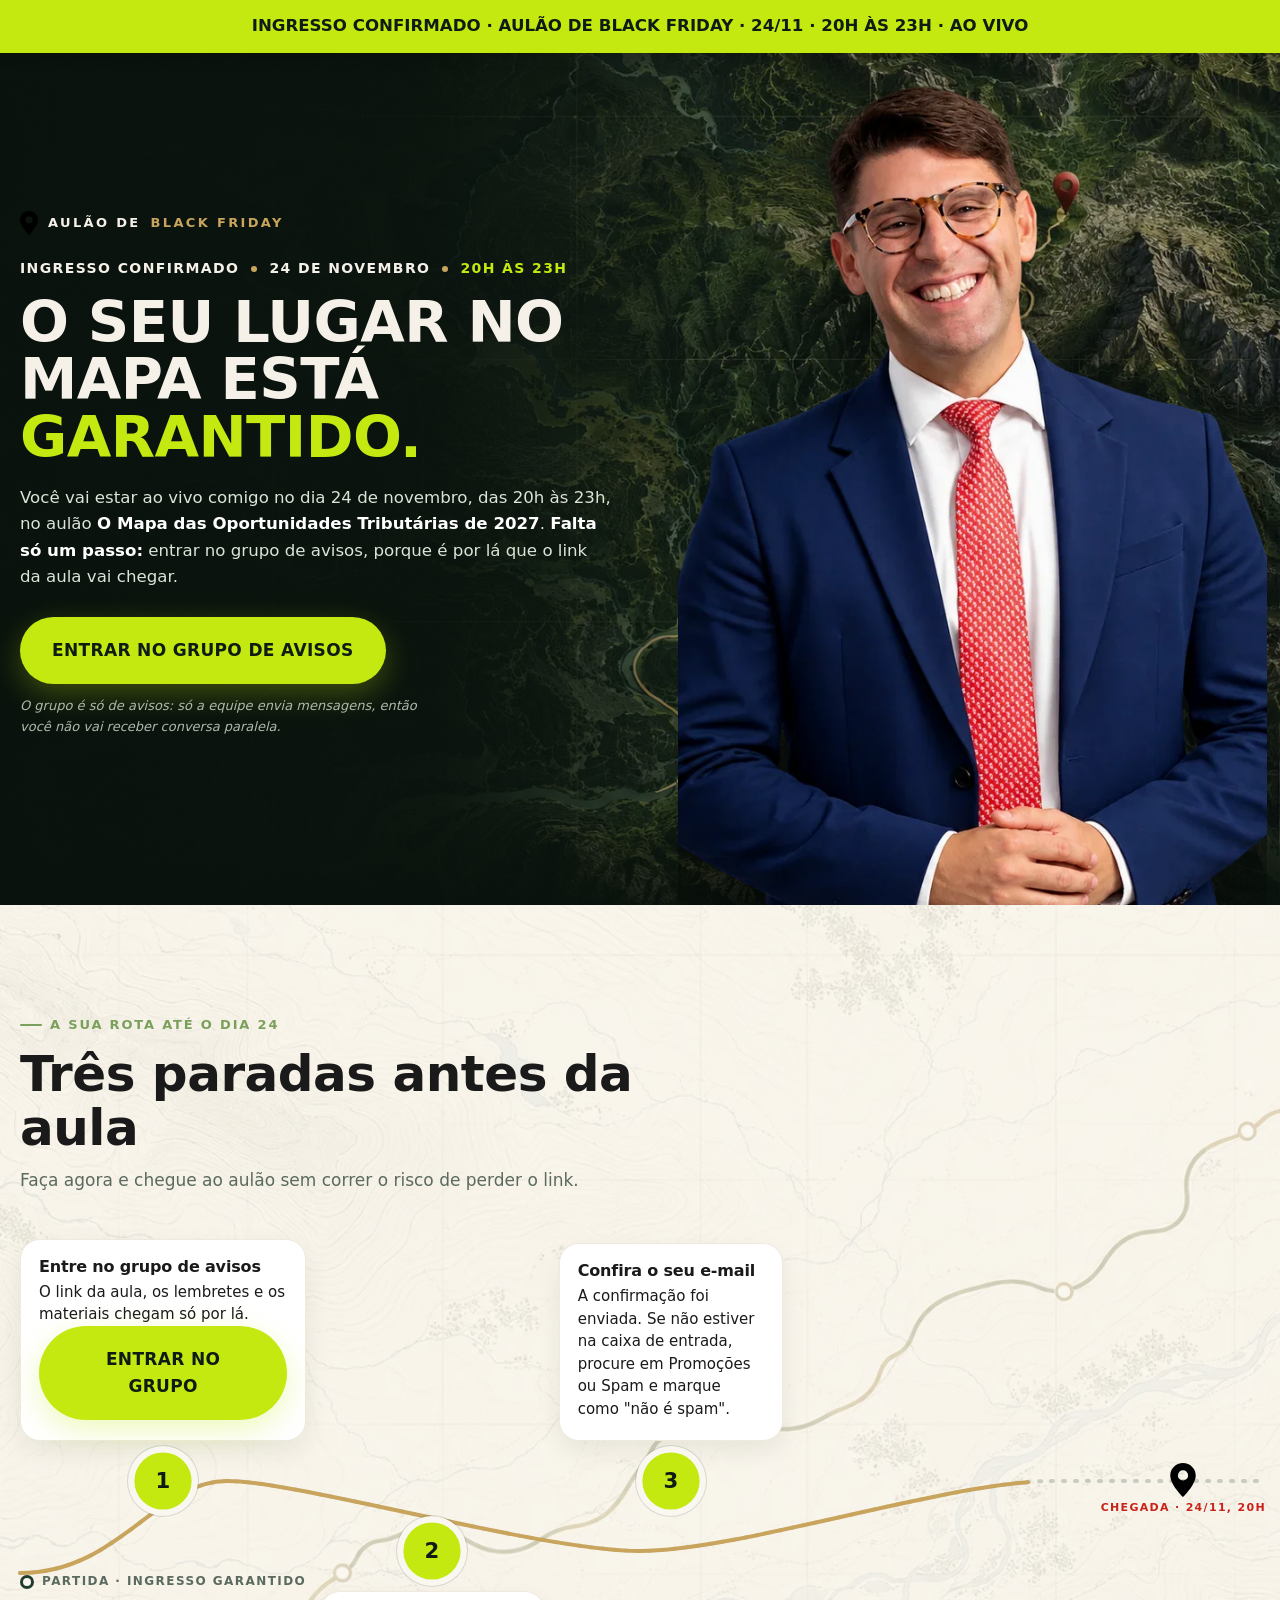
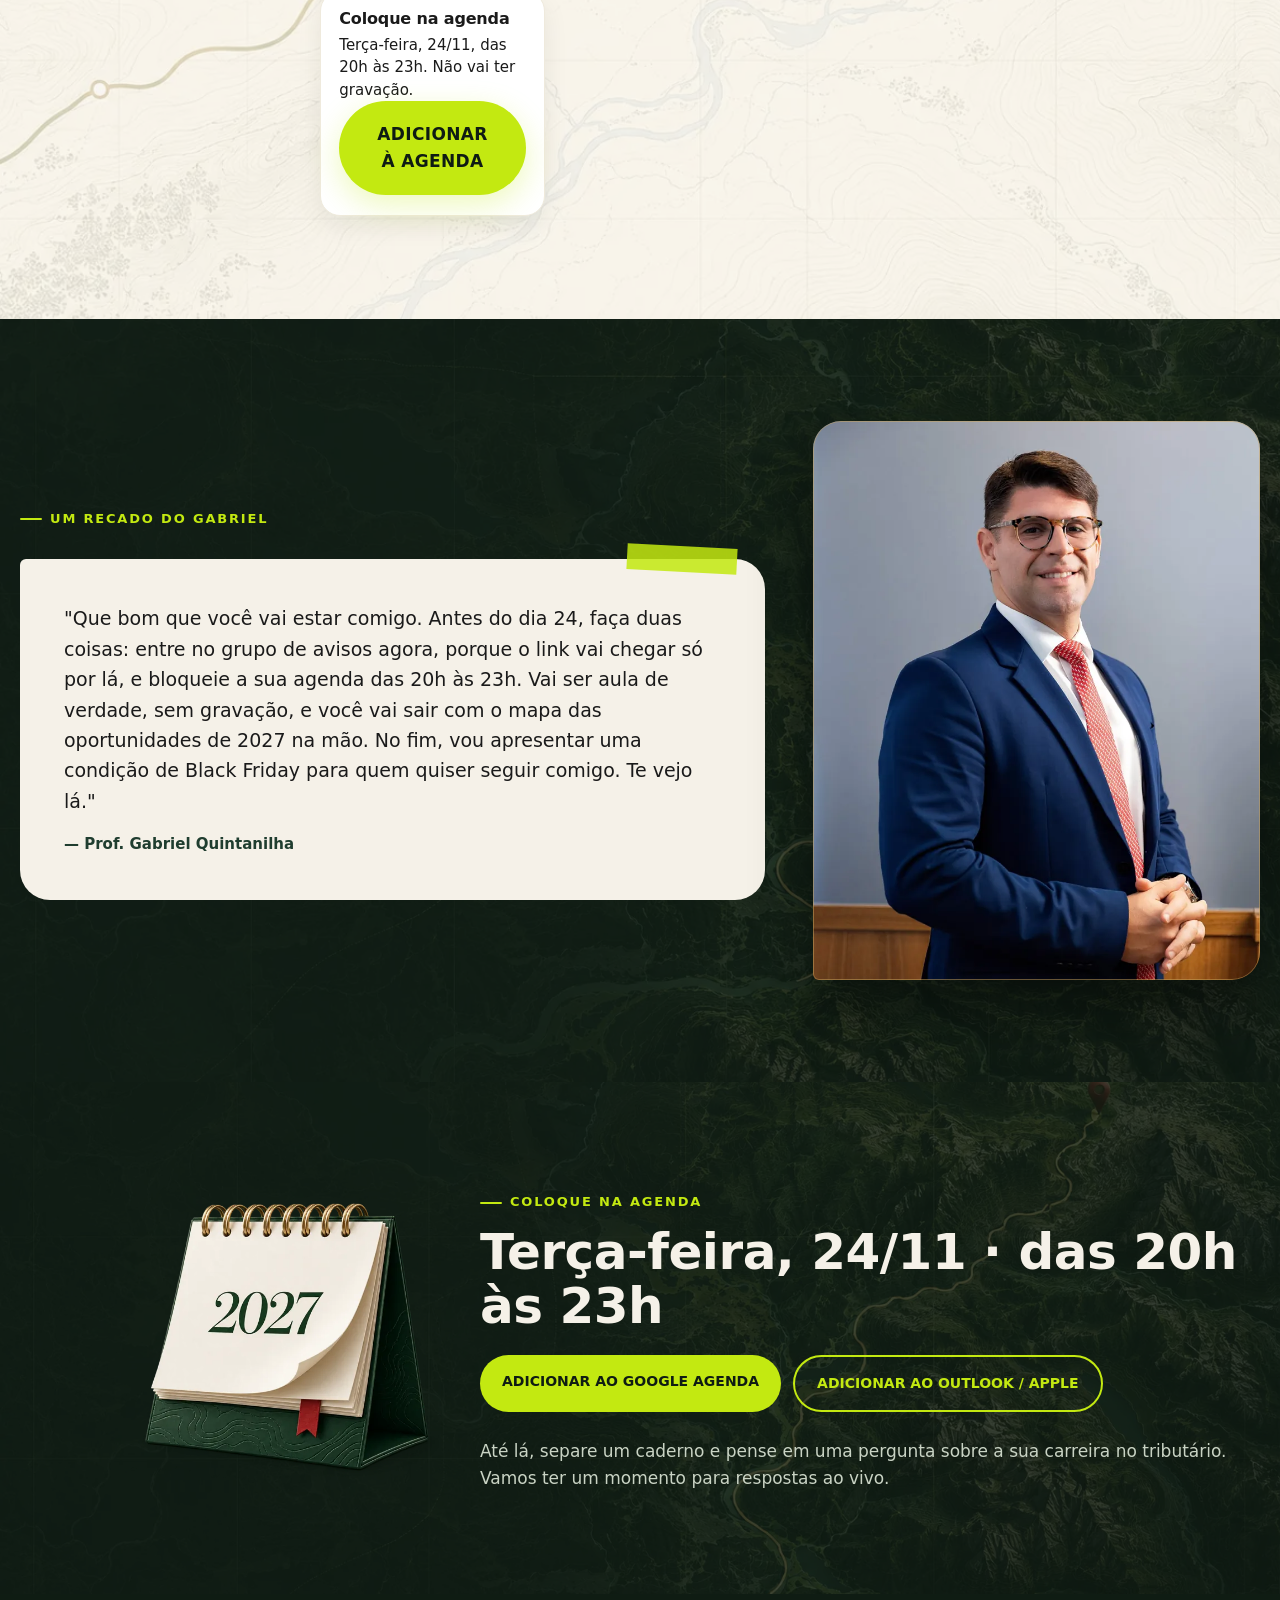
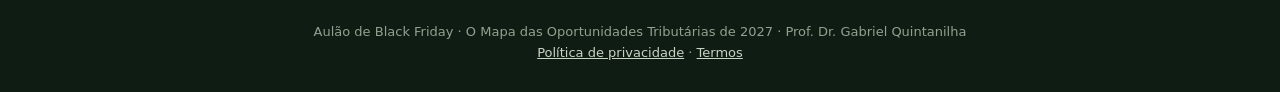
==== commit 2088909c: "Publica obrigado/index.html" ====
--- a/obrigado/index.html
+++ b/obrigado/index.html
@@ -1,75 +1,96 @@
-<!doctype html>
-<html lang="pt-BR">
-<head>
-<meta charset="utf-8">
-<meta name="viewport" content="width=device-width, initial-scale=1">
-<meta name="robots" content="noindex">
-<title>Ingresso confirmado · O Mapa das Oportunidades Tributárias de 2027</title>
-<link rel="icon" href="data:image/svg+xml,%3Csvg xmlns='http://www.w3.org/2000/svg' viewBox='0 0 24 32'%3E%3Cpath fill='%23C8231B' d='M12 0C5.4 0 0 5.2 0 11.7 0 20.5 12 32 12 32s12-11.5 12-20.3C24 5.2 18.6 0 12 0zm0 16.5a4.8 4.8 0 1 1 0-9.6 4.8 4.8 0 0 1 0 9.6z'/%3E%3C/svg%3E">
-<link rel="preconnect" href="https://fonts.googleapis.com">
-<link rel="preconnect" href="https://fonts.gstatic.com" crossorigin>
-<link rel="stylesheet" href="https://fonts.googleapis.com/css2?family=Quicksand:wght@600;700&family=Nunito:ital,wght@0,400;0,600;0,700;0,800;1,400&family=Unbounded:wght@600;700;800;900&display=swap">
-<link rel="stylesheet" href="../style.css?v=4">
-<!-- Pixel: disparar Purchase no carregamento desta página -->
-</head>
-<body>
-
-<header class="ty-hero">
-  <div class="wrap">
-    <svg class="pin-grande" viewBox="0 0 24 32" aria-hidden="true"><path d="M12 0C5.4 0 0 5.2 0 11.7 0 20.5 12 32 12 32s12-11.5 12-20.3C24 5.2 18.6 0 12 0zm0 16.5a4.8 4.8 0 1 1 0-9.6 4.8 4.8 0 0 1 0 9.6z"/></svg>
-    <span class="selo"><i></i>Ingresso confirmado</span>
-    <h1>O seu lugar no mapa está <span>garantido.</span></h1>
-    <p>Você vai estar ao vivo comigo no dia 24 de novembro, das 20h às 23h, no aulão <b>O Mapa das Oportunidades Tributárias de 2027</b>.</p>
-  </div>
-</header>
-
-<section class="step">
-  <div class="wrap">
-    <span class="eyebrow">O próximo passo (o mais importante)</span>
-    <h2>Falta só uma coisa: entrar no grupo de avisos.</h2>
-    <p>O link da aula, os lembretes e os materiais vão ser enviados só pelo grupo no WhatsApp. Quem não entrar corre o risco de perder a aula, e ela não vai ter gravação.</p>
-    <a class="btn" data-grupo href="#">Entrar no grupo de avisos</a>
-    <small>O grupo é só de avisos: só a equipe envia mensagens, então você não vai receber conversa paralela.</small>
-  </div>
-</section>
-
-<section class="mapa-bg suave" style="background:var(--creme);padding:56px 0">
-  <div class="wrap" style="max-width:760px;text-align:center">
-    <h3>Confira o seu e-mail</h3>
-    <p style="margin-top:10px">Também enviamos a confirmação da compra para o seu e-mail. Se não encontrar na caixa de entrada, procure em Promoções ou em Spam e marque como "não é spam", para não perder os próximos avisos.</p>
-  </div>
-</section>
-
-<section class="mapa-bg suave dir" style="background:var(--papel)">
-  <div class="wrap recado">
-    <div class="foto-moldura"><img src="../assets/gabriel-convite.webp" alt="Prof. Gabriel Quintanilha" width="800" height="1201"></div>
-    <blockquote class="carta" style="margin-top:0">
-      <p>"Que bom que você vai estar comigo. Antes do dia 24, faça duas coisas: entre no grupo de avisos agora, porque o link vai chegar só por lá, e bloqueie a sua agenda das 20h às 23h. Vai ser aula de verdade, sem gravação, e você vai sair com o mapa das oportunidades de 2027 na mão. No fim, vou apresentar uma condição de Black Friday para quem quiser seguir comigo. Te vejo lá."</p>
-      <cite>— Prof. Gabriel Quintanilha</cite>
-    </blockquote>
-  </div>
-</section>
-
-<section class="agenda">
-  <div class="wrap agenda-grid">
-    <img class="cal" src="../assets/calendario-2027.webp" alt="" width="760" height="545" loading="lazy">
-    <div>
-      <span class="eyebrow" style="color:var(--lima)">Coloque na agenda</span>
-      <h2 style="margin-top:12px">Terça-feira, 24/11 · das 20h às 23h</h2>
-      <div class="agenda-btns">
-        <a target="_blank" rel="noopener" href="https://calendar.google.com/calendar/render?action=TEMPLATE&amp;text=Aul%C3%A3o%20de%20Black%20Friday%20%C2%B7%20O%20Mapa%20das%20Oportunidades%20Tribut%C3%A1rias%20de%202027&amp;dates=20261124T230000Z/20261125T020000Z&amp;details=Aul%C3%A3o%20ao%20vivo%20com%20o%20Prof.%20Gabriel%20Quintanilha.%20O%20link%20da%20aula%20chega%20pelo%20grupo%20de%20avisos%20no%20WhatsApp.%20N%C3%A3o%20vai%20ter%20grava%C3%A7%C3%A3o.">Adicionar ao Google Agenda</a>
-        <a href="../assets/aulao-gabriel.ics" download>Adicionar ao Outlook / Apple</a>
-      </div>
-      <p style="margin-top:26px;color:#C9D3C4">Até lá, separe um caderno e pense em uma pergunta sobre a sua carreira no tributário. Vamos ter um momento para respostas ao vivo.</p>
-    </div>
-  </div>
-</section>
-
-<footer>
-  <div class="wrap">Aulão de Black Friday · O Mapa das Oportunidades Tributárias de 2027 · Prof. Dr. Gabriel Quintanilha<br><a href="#">Política de privacidade</a> · <a href="#">Termos</a></div>
-</footer>
-
-<script src="../config.js?v=4"></script>
-<script src="../app.js?v=4"></script>
-</body>
-</html>
+<!doctype html>
+<html lang="pt-BR">
+<head>
+<meta charset="utf-8">
+<meta name="viewport" content="width=device-width, initial-scale=1">
+<meta name="robots" content="noindex">
+<title>Ingresso confirmado · O Mapa das Oportunidades Tributárias de 2027</title>
+<link rel="icon" href="data:image/svg+xml,%3Csvg xmlns='http://www.w3.org/2000/svg' viewBox='0 0 24 32'%3E%3Cpath fill='%23C8231B' d='M12 0C5.4 0 0 5.2 0 11.7 0 20.5 12 32 12 32s12-11.5 12-20.3C24 5.2 18.6 0 12 0zm0 16.5a4.8 4.8 0 1 1 0-9.6 4.8 4.8 0 0 1 0 9.6z'/%3E%3C/svg%3E">
+<link rel="preconnect" href="https://fonts.googleapis.com">
+<link rel="preconnect" href="https://fonts.gstatic.com" crossorigin>
+<link rel="stylesheet" href="https://fonts.googleapis.com/css2?family=Quicksand:wght@600;700&family=Nunito:ital,wght@0,400;0,600;0,700;0,800;1,400&family=Unbounded:wght@600;700;800;900&display=swap">
+<link rel="stylesheet" href="../style.css?v=8">
+<!-- Pixel: disparar Purchase no carregamento desta página -->
+</head>
+<body>
+<svg width="0" height="0" style="position:absolute" aria-hidden="true"><symbol id="pin" viewBox="0 0 24 32"><path d="M12 0C5.4 0 0 5.2 0 11.7 0 20.5 12 32 12 32s12-11.5 12-20.3C24 5.2 18.6 0 12 0zm0 16.5a4.8 4.8 0 1 1 0-9.6 4.8 4.8 0 0 1 0 9.6z"/></symbol></svg>
+
+<div class="strip">INGRESSO CONFIRMADO · AULÃO DE BLACK FRIDAY · <b>24/11 · 20H ÀS 23H</b> · AO VIVO</div>
+
+<!-- 1. HERO: destino garantido -->
+<header class="hero">
+  <div class="wrap hero-grid">
+    <div class="hero-copy">
+      <div class="marca"><svg class="pin-ico"><use href="#pin"/></svg>AULÃO DE <span>BLACK FRIDAY</span></div>
+      <div class="servico"><span>Ingresso confirmado</span><i></i><span>24 de novembro</span><i></i><span class="vivo">20h às 23h</span></div>
+      <h1>O seu lugar no mapa está <em>garantido.</em></h1>
+      <p class="lead">Você vai estar ao vivo comigo no dia 24 de novembro, das 20h às 23h, no aulão <strong>O Mapa das Oportunidades Tributárias de 2027</strong>. <strong>Falta só um passo:</strong> entrar no grupo de avisos, porque é por lá que o link da aula vai chegar.</p>
+      <a class="btn" data-grupo href="#">Entrar no grupo de avisos</a>
+      <p class="hero-note">O grupo é só de avisos: só a equipe envia mensagens, então você não vai receber conversa paralela.</p>
+    </div>
+    <div class="hero-photo">
+      <img src="../assets/gabriel-hero.webp" alt="Prof. Gabriel Quintanilha" width="850" height="1350" fetchpriority="high">
+    </div>
+  </div>
+</header>
+
+<!-- 2. ROTA ATÉ A AULA -->
+<section class="mapa mapa-bg suave">
+  <div class="wrap">
+    <div class="head">
+      <span class="eyebrow">A sua rota até o dia 24</span>
+      <h2 style="margin-top:12px">Três paradas antes da aula</h2>
+      <p>Faça agora e chegue ao aulão sem correr o risco de perder o link.</p>
+    </div>
+    <div class="rota tres" data-rota>
+      <svg class="linha" viewBox="0 0 1000 150" preserveAspectRatio="none" aria-hidden="true">
+        <path class="trilho" vector-effect="non-scaling-stroke" d="M0 132 C80 132 110 40 167 40 S420 110 500 110 S750 40 833 40 S960 40 1000 40"/>
+        <path class="percorrido" pathLength="1" vector-effect="non-scaling-stroke" d="M0 132 C80 132 110 40 167 40 S420 110 500 110 S750 40 833 40 S960 40 1000 40"/>
+      </svg>
+      <span class="marco-ext partida"><i></i>Partida · ingresso garantido</span>
+      <div class="parada p1"><span class="n">1</span><div class="c"><h3>Entre no grupo de avisos</h3><p>O link da aula, os lembretes e os materiais chegam só por lá.</p><a class="btn mini" data-grupo href="#">Entrar no grupo</a></div></div>
+      <div class="parada p2"><span class="n">2</span><div class="c"><h3>Coloque na agenda</h3><p>Terça-feira, 24/11, das 20h às 23h. Não vai ter gravação.</p><a class="btn mini" href="#agenda">Adicionar à agenda</a></div></div>
+      <div class="parada p3"><span class="n">3</span><div class="c"><h3>Confira o seu e-mail</h3><p>A confirmação foi enviada. Se não estiver na caixa de entrada, procure em Promoções ou Spam e marque como "não é spam".</p></div></div>
+      <span class="marco-ext chegada"><svg class="pin-ico"><use href="#pin"/></svg>Chegada · 24/11, 20h</span>
+    </div>
+  </div>
+</section>
+
+<!-- 3. RECADO DO GABRIEL -->
+<section class="convite">
+  <div class="wrap convite-grid">
+    <div>
+      <span class="eyebrow" style="color:var(--lima)">Um recado do Gabriel</span>
+      <blockquote class="carta">
+        <p>"Que bom que você vai estar comigo. Antes do dia 24, faça duas coisas: entre no grupo de avisos agora, porque o link vai chegar só por lá, e bloqueie a sua agenda das 20h às 23h. Vai ser aula de verdade, sem gravação, e você vai sair com o mapa das oportunidades de 2027 na mão. No fim, vou apresentar uma condição de Black Friday para quem quiser seguir comigo. Te vejo lá."</p>
+        <cite>— Prof. Gabriel Quintanilha</cite>
+      </blockquote>
+    </div>
+    <div class="foto-moldura"><img src="../assets/gabriel-convite.webp" alt="Prof. Gabriel Quintanilha" width="800" height="1201" loading="lazy"></div>
+  </div>
+</section>
+
+<!-- 4. AGENDA -->
+<section class="agenda" id="agenda">
+  <div class="wrap agenda-grid">
+    <img class="cal" src="../assets/calendario-2027.webp" alt="" width="760" height="545" loading="lazy">
+    <div>
+      <span class="eyebrow" style="color:var(--lima)">Coloque na agenda</span>
+      <h2 style="margin-top:12px">Terça-feira, 24/11 · das 20h às 23h</h2>
+      <div class="agenda-btns">
+        <a target="_blank" rel="noopener" href="https://calendar.google.com/calendar/render?action=TEMPLATE&amp;text=Aul%C3%A3o%20de%20Black%20Friday%20%C2%B7%20O%20Mapa%20das%20Oportunidades%20Tribut%C3%A1rias%20de%202027&amp;dates=20261124T230000Z/20261125T020000Z&amp;details=Aul%C3%A3o%20ao%20vivo%20com%20o%20Prof.%20Gabriel%20Quintanilha.%20O%20link%20da%20aula%20chega%20pelo%20grupo%20de%20avisos%20no%20WhatsApp.%20N%C3%A3o%20vai%20ter%20grava%C3%A7%C3%A3o.">Adicionar ao Google Agenda</a>
+        <a href="../assets/aulao-gabriel.ics" download>Adicionar ao Outlook / Apple</a>
+      </div>
+      <p style="margin-top:26px;color:#C9D3C4">Até lá, separe um caderno e pense em uma pergunta sobre a sua carreira no tributário. Vamos ter um momento para respostas ao vivo.</p>
+    </div>
+  </div>
+</section>
+
+<footer>
+  <div class="wrap">Aulão de Black Friday · O Mapa das Oportunidades Tributárias de 2027 · Prof. Dr. Gabriel Quintanilha<br><a href="#">Política de privacidade</a> · <a href="#">Termos</a></div>
+</footer>
+
+<script src="../config.js?v=8"></script>
+<script src="../app.js?v=8"></script>
+</body>
+</html>
--- a/style.css
+++ b/style.css
@@ -1,216 +1,316 @@
-/* Aulão de Black Friday · Gabriel Quintanilha · padrão Black Friday Pier (V4) */
-:root{
-  --noite:#0F1C13;--noite-2:#16281C;--verde:#1F3D2F;--folha:#7BA05B;
-  --lima:#C3E911;--creme:#F5F1E8;--papel:#FAF7F0;--card:#EFEADD;--tinta:#1A1A1A;
-  --muted:#C9D3C4;--muted-d:#5B6A5F;
-  --f-t:"Unbounded",system-ui,sans-serif;--f-s:"Quicksand",system-ui,sans-serif;--f-b:"Nunito",system-ui,sans-serif;
-  --w:1160px;
+/* Aulão de Black Friday · Gabriel Quintanilha · padrão Black Friday Pier + linguagem cartográfica (v3) */
+:root{
+  --noite:#0F1C13;--noite-2:#16281C;--verde:#1F3D2F;--folha:#7BA05B;
+  --lima:#C3E911;--creme:#F5F1E8;--papel:#FAF7F0;--card:#EFEADD;--tinta:#1A1A1A;
+  --ouro:#C9A45C;--pin:#C8231B;--muted:#C9D3C4;--muted-d:#5B6A5F;
+  --f-t:"Unbounded",system-ui,sans-serif;--f-s:"Quicksand",system-ui,sans-serif;--f-b:"Nunito",system-ui,sans-serif;
+  --w:1240px;
+}
+*{box-sizing:border-box;margin:0;padding:0}
+html{scroll-behavior:smooth}
+body{font-family:var(--f-b);color:var(--tinta);background:var(--papel);line-height:1.6;font-size:17px;-webkit-font-smoothing:antialiased;overflow-x:hidden}
+img{max-width:100%;height:auto;display:block}
+a{color:inherit}
+.wrap{width:min(var(--w),100% - 32px);margin-inline:auto;position:relative;z-index:1}
+h1,h2,h3{font-family:var(--f-t);line-height:1.08;letter-spacing:-.01em}
+h2{font-size:clamp(28px,4.2vw,50px);font-weight:800}
+h3{font-size:19px;font-weight:800}
+p+p{margin-top:14px}
+.eyebrow{font-family:var(--f-s);font-weight:700;font-size:13px;letter-spacing:.14em;text-transform:uppercase;color:var(--folha);display:inline-flex;align-items:center;gap:8px}
+.eyebrow::before{content:"";width:22px;height:2px;background:currentColor;border-radius:2px}
+section{padding:clamp(64px,8vw,104px) 0;position:relative;overflow:hidden}
+.pin-ico{width:18px;height:24px;flex:none}
+
+/* fundo de mapa claro em seções claras */
+.mapa-bg::before{content:"";position:absolute;inset:0;background:url(assets/mapa-claro.webp) center/cover no-repeat;opacity:.55;pointer-events:none}
+.mapa-bg.suave::before{opacity:.3}
+.mapa-bg.esq::before{background-position:left center;-webkit-mask-image:linear-gradient(90deg,#000 0%,transparent 60%);mask-image:linear-gradient(90deg,#000 0%,transparent 60%)}
+.mapa-bg.dir::before{-webkit-mask-image:linear-gradient(270deg,#000 0%,transparent 65%);mask-image:linear-gradient(270deg,#000 0%,transparent 65%)}
+.mapa-bg.bordas::before{-webkit-mask-image:linear-gradient(90deg,#000,transparent 22%,transparent 78%,#000);mask-image:linear-gradient(90deg,#000,transparent 22%,transparent 78%,#000)}
+
+/* faixa superior */
+.strip{background:var(--lima);color:var(--noite);font-family:var(--f-s);font-weight:700;font-size:clamp(14px,1.3vw,17px);text-align:center;padding:13px 16px;position:sticky;top:0;z-index:30;box-shadow:0 2px 14px rgba(0,0,0,.18)}
+.strip b{font-family:var(--f-t);font-weight:800}
+
+/* botões */
+.btn{display:inline-flex;align-items:center;justify-content:center;gap:10px;background:var(--lima);color:var(--noite);font-family:var(--f-t);font-weight:800;font-size:clamp(14px,1.4vw,17px);text-decoration:none;text-transform:uppercase;letter-spacing:.02em;padding:20px 32px;border-radius:999px;box-shadow:0 10px 30px rgba(195,233,17,.28);transition:transform .2s,box-shadow .2s;text-align:center}
+.btn:hover{transform:translateY(-2px);box-shadow:0 16px 40px rgba(195,233,17,.4)}
+.cta-note{font-size:14px;color:var(--muted);margin-top:10px}
+
+/* HERO */
+.hero{color:var(--creme);padding:0;background:
+  linear-gradient(90deg,rgba(9,18,12,.97) 0%,rgba(9,18,12,.9) 36%,rgba(9,18,12,.45) 62%,rgba(9,18,12,.15) 100%),
+  url(assets/mapa-escuro.webp) 70% center/cover no-repeat var(--noite)}
+.hero::after{content:"";position:absolute;left:0;right:0;bottom:0;height:90px;background:linear-gradient(transparent,rgba(9,18,12,.85))}
+.hero-grid{display:grid;grid-template-columns:55fr 45fr;gap:24px;align-items:end}
+.hero-copy{padding:44px 0 56px;align-self:center}
+.marca{display:flex;align-items:center;gap:10px;font-family:var(--f-t);font-weight:800;font-size:13px;letter-spacing:.18em;color:var(--creme)}
+.marca .pin-ico path{fill:var(--ouro)}
+.marca span{color:var(--ouro)}
+.servico{display:flex;flex-wrap:wrap;gap:6px 12px;margin:22px 0 14px;font-family:var(--f-s);font-weight:700;font-size:14px;letter-spacing:.1em;text-transform:uppercase}
+.servico i{width:6px;height:6px;border-radius:50%;background:var(--ouro);align-self:center}
+.servico .vivo{color:var(--lima)}
+.hero h1{font-size:clamp(34px,4.5vw,64px);font-weight:900;text-transform:uppercase;line-height:1}
+.hero h1 em{font-style:normal;color:var(--lima)}
+.hero .lead{font-size:clamp(16px,1.3vw,18px);color:#DCE3D8;max-width:56ch;margin:18px 0 26px}
+.cta-row{display:flex;flex-wrap:wrap;align-items:center;gap:14px 22px}
+.timer{display:flex;align-items:center;gap:10px;flex-wrap:wrap;font-family:var(--f-s);font-weight:700;font-size:13px;color:var(--muted)}
+.timer .t{display:flex;gap:6px}
+.timer .t div{background:rgba(15,28,19,.75);border:1px solid rgba(195,233,17,.28);border-radius:10px;padding:5px 8px;text-align:center;min-width:48px}
+.timer .t b{display:block;font-family:var(--f-t);font-size:19px;color:var(--lima);line-height:1.1}
+.timer .t small{font-size:9px;letter-spacing:.1em;text-transform:uppercase}
+.autoridade{margin-top:22px;font-family:var(--f-s);font-weight:700;font-size:14px;color:#DCE3D8;display:flex;flex-wrap:wrap;gap:4px 14px}
+.autoridade b{color:var(--ouro)}
+.hero-note{font-style:italic;font-size:13px;color:#AEB9AA;margin-top:12px;max-width:52ch}
+.hero-photo{position:relative;align-self:end;display:flex;justify-content:center}
+.hero-photo img{width:auto;max-width:100%;max-height:min(640px,78vh);height:auto;filter:drop-shadow(0 30px 40px rgba(0,0,0,.5))}
+
+/* virada */
+.virada{background:var(--creme)}
+.split{display:grid;grid-template-columns:1fr 1fr;gap:56px;align-items:start}
+.virada h2 span{background:linear-gradient(transparent 62%,rgba(195,233,17,.75) 62%)}
+.pains{display:grid;gap:12px;margin-top:24px}
+.pain{background:rgba(250,247,240,.92);border-left:5px solid var(--lima);border-radius:6px 18px 18px 6px;padding:16px 20px;font-weight:700;box-shadow:0 6px 18px rgba(15,28,19,.05)}
+
+/* por que agora */
+.agora{background:var(--verde);color:var(--creme)}
+.agora::before{content:"";position:absolute;inset:0;background:url(assets/mapa-escuro.webp) center/cover;opacity:.18;mix-blend-mode:luminosity}
+.agora-grid{display:grid;grid-template-columns:1.15fr .85fr;gap:40px;align-items:center}
+.agora .big{font-family:var(--f-t);font-weight:900;font-size:clamp(38px,5.6vw,80px);line-height:.95;color:var(--lima);text-transform:uppercase;margin:14px 0 26px}
+.agora p{color:#D5DED1;max-width:60ch}
+.agora .cal{filter:drop-shadow(0 30px 40px rgba(0,0,0,.45));transform:rotate(-3deg)}
+.quote-band{margin-top:36px;border-top:1px dashed rgba(195,233,17,.45);padding-top:26px;display:flex;flex-wrap:wrap;gap:22px;align-items:center;justify-content:space-between}
+.quote-band strong{font-family:var(--f-t);font-size:clamp(19px,2.2vw,26px);max-width:30ch;line-height:1.25}
+
+/* mapa da noite — rota interativa */
+.mapa{background:var(--papel)}
+.mapa .head{max-width:700px}
+.mapa .head p{margin-top:12px;color:var(--muted-d)}
+.rota{position:relative;margin-top:44px;display:grid;grid-template-columns:repeat(5,1fr);grid-template-rows:auto 150px auto;column-gap:14px}
+.rota svg.linha{position:absolute;left:0;grid-row:2;grid-column:1/-1;top:0;width:100%;height:150px;overflow:visible;pointer-events:none}
+.rota .trilho{fill:none;stroke:rgba(31,61,47,.22);stroke-width:4;stroke-dasharray:2 10;stroke-linecap:round}
+.rota .percorrido{fill:none;stroke:var(--ouro);stroke-width:4;stroke-linecap:round;stroke-dasharray:1;stroke-dashoffset:1;transition:stroke-dashoffset 2.4s cubic-bezier(.6,.1,.3,1)}
+.rota.on .percorrido{stroke-dashoffset:0}
+.parada{display:contents}
+.parada .c{background:#fff;border:1px solid var(--card);border-radius:20px;padding:18px 18px 20px;box-shadow:0 10px 26px rgba(15,28,19,.07);opacity:.35;transform:translateY(10px);transition:opacity .5s,transform .5s}
+.parada .c h3{font-size:16px;margin-bottom:6px}
+.parada .c p{font-size:15px;line-height:1.5}
+.parada:nth-of-type(odd) .c{grid-row:1;align-self:end}
+.parada:nth-of-type(even) .c{grid-row:3;align-self:start}
+.parada .n{grid-row:2;justify-self:center;width:54px;height:54px;border-radius:50%;background:var(--noite);color:var(--creme);display:grid;place-items:center;font-family:var(--f-t);font-weight:900;font-size:20px;z-index:1;box-shadow:0 0 0 6px var(--papel),0 0 0 7px rgba(31,61,47,.15);transition:background .4s,color .4s,transform .4s}
+.parada:nth-of-type(odd) .n{align-self:start;margin-top:13px}
+.parada:nth-of-type(even) .n{align-self:end;margin-bottom:13px}
+.p1 .c,.p1 .n{grid-column:1}.p2 .c,.p2 .n{grid-column:2}.p3 .c,.p3 .n{grid-column:3}.p4 .c,.p4 .n{grid-column:4}.p5 .c,.p5 .n{grid-column:5}
+.rota.on .parada .c{opacity:1;transform:none}
+.rota.on .parada .n{background:var(--lima);color:var(--noite);transform:scale(1.06)}
+.rota.on .p1 *{transition-delay:.2s}.rota.on .p2 *{transition-delay:.6s}.rota.on .p3 *{transition-delay:1s}.rota.on .p4 *{transition-delay:1.4s}.rota.on .p5 *{transition-delay:1.8s}
+.marco-ext{position:relative;grid-row:2;font-family:var(--f-s);font-weight:700;font-size:12px;letter-spacing:.12em;text-transform:uppercase;display:flex;align-items:center;gap:8px;white-space:nowrap;z-index:2}
+.marco-ext.partida{grid-column:1;justify-self:start;align-self:end;color:var(--muted-d)}
+.marco-ext.partida i{width:14px;height:14px;border-radius:50%;border:3px solid var(--verde);background:var(--papel)}
+.marco-ext.chegada{grid-column:5;justify-self:end;align-self:start;margin-top:22px;margin-right:-6px;color:var(--pin);flex-direction:column;gap:2px;font-size:11px}
+.marco-ext.chegada .pin-ico{width:26px;height:34px}
+.marco-ext.chegada .pin-ico path{fill:var(--pin)}
+.mapa .rodape{margin-top:30px;font-weight:700;color:var(--verde)}
+
+/* convite honesto */
+.convite{background:var(--noite);color:var(--creme)}
+.convite::before{content:"";position:absolute;inset:0;background:url(assets/mapa-escuro.webp) left center/cover;opacity:.22}
+.convite-grid{display:grid;grid-template-columns:1.25fr .75fr;gap:48px;align-items:center}
+.convite h2{font-size:clamp(30px,4.6vw,58px)}
+.convite h2 span{color:var(--lima)}
+.carta{margin-top:30px;background:var(--creme);color:var(--tinta);border-radius:6px 30px 30px 30px;padding:clamp(24px,3.6vw,44px);font-size:clamp(16px,1.5vw,19px);position:relative}
+.carta::after{content:"";position:absolute;right:28px;top:-13px;width:110px;height:26px;background:rgba(195,233,17,.85);transform:rotate(3deg)}
+.carta cite{display:block;margin-top:16px;font-family:var(--f-t);font-style:normal;font-weight:800;font-size:15px;color:var(--verde)}
+.foto-moldura{position:relative;border-radius:28px 28px 28px 6px;overflow:hidden;aspect-ratio:4/5;box-shadow:0 30px 60px rgba(0,0,0,.45)}
+.foto-moldura img{width:100%;height:100%;object-fit:cover;object-position:center 15%}
+.foto-moldura::after{content:"";position:absolute;inset:0;border:1px solid rgba(201,164,92,.5);border-radius:inherit;pointer-events:none}
+
+/* ao vivo */
+.aovivo{background:var(--lima);color:var(--noite);padding:52px 0}
+.aovivo::before{content:"";position:absolute;inset:0;background:url(assets/mapa-claro.webp) center/cover;opacity:.12;mix-blend-mode:multiply}
+.aovivo .row{display:grid;grid-template-columns:1.1fr .9fr;gap:36px;align-items:center}
+.aovivo .rec{font-family:var(--f-t);font-weight:900;font-size:clamp(28px,4vw,50px);line-height:1;text-transform:uppercase}
+.aovivo .rec i{display:inline-block;width:.45em;height:.45em;border-radius:50%;background:var(--pin);margin-right:.25em;vertical-align:.08em;animation:pulse 1.4s infinite}
+@keyframes pulse{50%{opacity:.25}}
+
+/* para quem */
+.quem{background:var(--creme)}
+.cols{display:grid;grid-template-columns:1.2fr .8fr;gap:22px;margin-top:32px}
+.box{border-radius:28px;padding:30px}
+.box.sim{background:var(--noite);color:var(--creme)}
+.box.nao{background:rgba(239,234,221,.95)}
+.box ul{list-style:none;display:grid;gap:12px;margin-top:16px}
+.box li{padding-left:28px;position:relative}
+.box.sim li::before{content:"";position:absolute;left:0;top:.45em;width:12px;height:12px;border-radius:50%;background:var(--lima);box-shadow:0 0 0 3px rgba(195,233,17,.25)}
+.box.nao li::before{content:"";position:absolute;left:2px;top:.3em;width:10px;height:10px;border:2px solid var(--muted-d);border-radius:50%}
+
+/* ingressos */
+.ingressos{background:var(--noite);color:var(--creme)}
+.ingressos::before{content:"";position:absolute;inset:0;background:url(assets/mapa-escuro.webp) center/cover;opacity:.25}
+.ingressos .head{text-align:center;max-width:680px;margin:0 auto 40px}
+.ingressos .head .eyebrow{justify-content:center}
+.lotes{display:grid;grid-template-columns:repeat(3,1fr);gap:16px}
+.lote{position:relative;border-radius:26px;padding:24px 22px;background:rgba(22,40,28,.92);display:grid;gap:8px;border:2px solid rgba(245,241,232,.08);text-decoration:none;color:var(--creme)}
+.lote .cad{position:absolute;right:16px;top:12px;width:62px;height:auto;filter:drop-shadow(0 8px 12px rgba(0,0,0,.4))}
+.lote b.n{font-family:var(--f-s);font-weight:700;font-size:13px;letter-spacing:.1em;text-transform:uppercase;color:var(--muted);padding-right:64px}
+.lote .pv{font-family:var(--f-t);font-weight:900;font-size:clamp(34px,4vw,46px);line-height:1}
+.lote .pc{font-size:14px;color:var(--muted)}
+.lote .bt{margin-top:8px;border-radius:999px;padding:14px;text-align:center;font-family:var(--f-t);font-weight:800;font-size:14px;text-transform:uppercase}
+.lote.on{border-color:var(--lima);box-shadow:0 0 0 5px rgba(195,233,17,.14);transform:translateY(-6px)}
+.lote.on .pv{color:var(--lima)}
+.lote.on .bt{background:var(--lima);color:var(--noite)}
+.lote.lock{pointer-events:none}
+.lote.lock .pv,.lote.lock .pc,.lote.lock b.n{opacity:.7}
+.lote.lock .bt{border:1px dashed rgba(245,241,232,.4);color:var(--muted)}
+.lote.off{opacity:.45;pointer-events:none}
+.lote.off .cad{filter:grayscale(1)}
+.lote.off .pv{text-decoration:line-through;color:#7d8a80}
+.lote.off .bt{color:#7d8a80;border:1px solid rgba(245,241,232,.15)}
+.lotes-note{text-align:center;margin-top:26px;color:#DCE3D8}
+.disclaimer{text-align:center;font-size:13px;color:#93A08F;margin-top:10px}
+
+/* leva — bilhete dourado */
+.leva{background:var(--papel)}
+.leva-grid{display:grid;grid-template-columns:1fr 1fr;gap:48px;align-items:center}
+.bilhete{position:relative;max-width:560px;filter:drop-shadow(0 26px 34px rgba(90,64,20,.28));transform:rotate(-3deg)}
+.bilhete img{width:100%}
+.bilhete .info{position:absolute;left:9%;top:17%;width:62%;height:66%;display:flex;flex-direction:column;justify-content:center;color:#3A2A0C}
+.bilhete .info small{font-family:var(--f-s);font-weight:700;font-size:clamp(11px,1vw,13px);letter-spacing:.14em;text-transform:uppercase}
+.bilhete .info strong{font-family:var(--f-t);font-weight:900;font-size:clamp(40px,5.4vw,72px);line-height:1;margin:6px 0}
+.bilhete .info span{font-family:var(--f-s);font-weight:700;font-size:clamp(12px,1.1vw,15px)}
+.leva ul{list-style:none;display:grid;gap:10px;margin:18px 0 26px}
+.leva li{background:#fff;border:1px solid var(--card);border-radius:16px;padding:13px 18px 13px 48px;position:relative;font-weight:700}
+.leva li::before{content:"";position:absolute;left:18px;top:50%;width:14px;height:14px;margin-top:-7px;border-radius:50%;background:var(--lima);box-shadow:inset 0 0 0 4px var(--noite)}
+
+/* faq */
+.faq{background:var(--creme)}
+.faq .eyebrow{justify-content:center}
+.faq-list{max-width:820px;margin:32px auto 0;display:grid;gap:12px}
+details{background:var(--papel);border-radius:18px;padding:4px 22px;border:1px solid var(--card)}
+summary{cursor:pointer;list-style:none;padding:18px 34px 18px 0;font-family:var(--f-t);font-weight:700;font-size:17px;position:relative}
+summary::-webkit-details-marker{display:none}
+summary::after{content:"+";position:absolute;right:0;top:12px;font-size:28px;color:var(--folha);transition:transform .2s}
+details[open] summary::after{transform:rotate(45deg)}
+details p{padding:0 0 18px}
+
+/* fechamento — chegada ao pin */
+.fecha{color:var(--creme);text-align:center;background:
+  linear-gradient(180deg,rgba(9,18,12,.92),rgba(9,18,12,.7) 50%,rgba(9,18,12,.92)),
+  url(assets/mapa-escuro.webp) 80% 20%/cover no-repeat var(--noite)}
+.fecha h2{font-size:clamp(32px,5.6vw,70px);text-transform:uppercase}
+.fecha h2 span{color:var(--lima)}
+.fecha p{max-width:640px;margin-inline:auto;color:#DCE3D8}
+.fecha .timer{justify-content:center;margin-top:20px}
+.fecha .lotes{max-width:900px;margin:30px auto 30px;text-align:left}
+.fecha .lote{padding:18px}
+.fecha .lote .pv{font-size:32px}
+.fecha .lote .cad{width:46px}
+.ps{max-width:720px;margin:34px auto 0;border-top:1px dashed rgba(195,233,17,.4);padding-top:24px;font-size:16px;color:#C9D3C4;text-align:left}
+.ps b{color:var(--lima)}
+
+/* bio */
+.bio{background:var(--papel)}
+.bio-grid{display:grid;grid-template-columns:.8fr 1.2fr;gap:52px;align-items:center}
+.bio .badges{display:flex;flex-wrap:wrap;gap:8px;margin:20px 0}
+.bio .badges span{font-family:var(--f-s);font-weight:700;font-size:13px;background:var(--noite);color:var(--creme);border-radius:10px;padding:7px 12px}
+.selos{background:var(--noite);border-radius:20px;padding:18px 20px;margin-top:6px}
+.selos small{display:block;font-family:var(--f-s);font-weight:700;font-size:12px;letter-spacing:.12em;text-transform:uppercase;color:var(--ouro);margin-bottom:10px}
+
+footer{background:var(--noite);color:#93A08F;font-size:13px;padding:28px 0 calc(28px + env(safe-area-inset-bottom));text-align:center}
+footer a{color:#C9D3C4}
+
+/* CTA fixo no celular */
+.mcta{display:none}
+
+/* responsivo */
+@media (max-width:980px){
+  .hero{background:linear-gradient(180deg,rgba(9,18,12,.95) 0%,rgba(9,18,12,.82) 55%,rgba(9,18,12,.6) 100%),url(assets/mapa-escuro.webp) 75% center/cover no-repeat var(--noite)}
+  .hero-grid,.split,.cols,.leva-grid,.bio-grid,.agora-grid,.convite-grid{grid-template-columns:1fr}
+  .hero-copy{padding:30px 0 10px}
+  .hero-photo img{max-height:420px}
+  .lotes{grid-template-columns:1fr}
+  .lote.on{transform:none}
+  .aovivo .row{grid-template-columns:1fr;gap:16px}
+  .split{gap:24px}
+  .agora .cal{max-width:300px;margin:0 auto}
+  .convite .foto-moldura{max-width:360px}
+  .bilhete{margin:0 auto 10px}
+  .rota{grid-template-columns:54px 1fr;grid-template-rows:none;row-gap:18px;column-gap:16px;padding:44px 0 54px}
+  .rota svg.linha{display:none}
+  .rota::before{content:"";position:absolute;left:26px;top:30px;bottom:44px;border-left:3px dashed var(--ouro)}
+  .parada .c,.parada:nth-of-type(odd) .c,.parada:nth-of-type(even) .c{grid-row:auto;grid-column:2;align-self:start;opacity:1;transform:none}
+  .parada .n,.parada:nth-of-type(odd) .n,.parada:nth-of-type(even) .n{grid-row:auto;grid-column:1;align-self:start;margin:0}
+  .marco-ext{position:absolute;grid-row:auto}
+  .marco-ext.partida{left:0;top:6px}
+  .marco-ext.chegada{left:0;bottom:6px;margin:0}
+  .strip{font-size:12px;padding:10px 12px}
+  .mcta{display:block;position:fixed;left:12px;right:12px;bottom:calc(12px + env(safe-area-inset-bottom));z-index:40;transform:translateY(140%);transition:transform .3s}
+  .mcta.show{transform:none}
+  .mcta .btn{width:100%;box-shadow:0 10px 30px rgba(0,0,0,.35)}
+}
+.hero-grid>*,.split>*,.cols>*,.leva-grid>*,.bio-grid>*,.agora-grid>*,.convite-grid>*{min-width:0}
+@media (max-width:480px){
+  .hero h1{font-size:clamp(26px,8.4vw,34px)}
+  .btn{padding:18px 20px;width:100%}
+  .agora .big{font-size:clamp(32px,10.5vw,46px)}
+  .fecha h2{font-size:clamp(26px,8.6vw,38px)}
+}
+@media (prefers-reduced-motion:reduce){*{animation:none!important;transition:none!important;scroll-behavior:auto!important}.rota .percorrido{stroke-dashoffset:0}}
+
+/* página de obrigado */
+.ty-hero{color:var(--creme);padding:64px 0 76px;text-align:center;background:
+  linear-gradient(180deg,rgba(9,18,12,.9),rgba(9,18,12,.75) 60%,rgba(9,18,12,.95)),
+  url(assets/mapa-escuro.webp) 82% 15%/cover no-repeat var(--noite)}
+.ty-hero .pin-grande{display:block;width:44px;height:58px;margin:0 auto 14px}
+.ty-hero .pin-grande path{fill:var(--pin)}
+.selo{display:inline-flex;gap:10px;align-items:center;border:1.5px solid rgba(195,233,17,.5);color:var(--lima);border-radius:999px;padding:8px 18px;font-family:var(--f-s);font-weight:700;font-size:13px;letter-spacing:.08em;text-transform:uppercase}
+.selo i{width:7px;height:7px;border-radius:50%;background:var(--lima)}
+.ty-hero h1{font-size:clamp(32px,5.5vw,62px);font-weight:900;text-transform:uppercase;margin:18px auto 14px;max-width:16ch}
+.ty-hero h1 span{color:var(--lima)}
+.ty-hero p{color:#DCE3D8;max-width:560px;margin-inline:auto}
+.step{background:var(--lima);color:var(--noite);text-align:center}
+.step .eyebrow{color:var(--verde);justify-content:center}
+.step h2{max-width:20ch;margin:10px auto 14px}
+.step p{max-width:600px;margin:0 auto 26px}
+.step .btn{background:var(--noite);color:var(--lima);font-size:18px;padding:22px 38px;animation:nudge 3s infinite}
+@keyframes nudge{0%,88%,100%{transform:none}91%{transform:translateX(-4px)}94%{transform:translateX(4px)}97%{transform:translateX(-2px)}}
+.step small{display:block;margin-top:14px;font-style:italic}
+.recado{display:grid;grid-template-columns:280px 1fr;gap:40px;align-items:center}
+.agenda{background:var(--noite);color:var(--creme)}
+.agenda::before{content:"";position:absolute;inset:0;background:url(assets/mapa-escuro.webp) center/cover;opacity:.2}
+.agenda-grid{display:grid;grid-template-columns:.7fr 1.3fr;gap:40px;align-items:center}
+.agenda-btns{display:flex;flex-wrap:wrap;gap:12px;margin-top:22px}
+.agenda-btns a{text-decoration:none;font-family:var(--f-t);font-weight:800;font-size:14px;text-transform:uppercase;border-radius:999px;padding:15px 22px;background:var(--lima);color:var(--noite)}
+.agenda-btns a+a{background:transparent;color:var(--lima);border:2px solid var(--lima)}
+@media (max-width:980px){.recado,.agenda-grid{grid-template-columns:1fr}.recado .foto-moldura{max-width:260px}.agenda .cal{max-width:260px}}
+
+/* v5 — hero com o Gabriel ocupando a dobra inteira */
+.hero{position:relative;overflow:hidden;min-height:min(calc(100vh - 48px),880px);display:flex;align-items:center;background:
+  linear-gradient(90deg,rgba(9,18,12,.97) 0%,rgba(9,18,12,.9) 34%,rgba(9,18,12,.35) 58%,rgba(9,18,12,.1) 100%),
+  url(assets/mapa-escuro.webp) right top/cover no-repeat var(--noite)}
+.hero .wrap{width:min(var(--w),100% - 32px)}
+.hero-grid{display:block;position:static}
+.hero-copy{max-width:640px;padding:40px 0 48px;position:relative;z-index:2}
+.hero-photo{position:absolute;right:max(1%,calc((100vw - var(--w))/2 - 30px));top:0;bottom:0;width:min(46vw,600px);overflow:hidden;z-index:1;display:block;align-self:stretch;justify-self:stretch}
+.hero-photo img{position:absolute;left:50%;top:26px;transform:translateX(-50%);height:142%;width:auto;max-width:none;max-height:none;filter:drop-shadow(0 30px 40px rgba(0,0,0,.5))}
+.hero .lead strong{color:#fff;font-weight:800}
+.hero .lead em{font-style:normal;color:var(--lima);font-weight:700}
+.chegada-hero{position:absolute;right:max(2%,calc((100vw - var(--w))/2 - 10px));top:22px;z-index:2;display:flex;flex-direction:column;align-items:center;gap:4px;font-family:var(--f-s);font-weight:700;font-size:11px;letter-spacing:.12em;text-transform:uppercase;color:#fff;text-shadow:0 2px 6px rgba(0,0,0,.6)}
+.chegada-hero .pin-ico{width:30px;height:40px;filter:drop-shadow(0 6px 10px rgba(0,0,0,.5));animation:bob 2.4s ease-in-out infinite}
+.chegada-hero .pin-ico path{fill:var(--pin)}
+@keyframes bob{50%{transform:translateY(-5px)}}
+@media (max-width:980px){
+  .hero{display:block;min-height:0;position:relative;background:linear-gradient(180deg,rgba(9,18,12,.96) 0%,rgba(9,18,12,.86) 48%,rgba(9,18,12,.2) 100%),url(assets/mapa-escuro.webp) 80% top/cover no-repeat var(--noite)}
+  .hero-copy{max-width:none;padding:28px 0 8px}
+  .hero-photo{position:relative;right:auto;width:100%;height:clamp(380px,105vw,560px);margin-top:10px}
+  .hero-photo img{top:12px;height:150%}
+  .chegada-hero{top:auto;bottom:calc(clamp(380px,105vw,560px) - 50px);right:16px}
+}
+@media (max-width:980px){
+  .hero{background:linear-gradient(180deg,rgba(9,18,12,.25) 0%,rgba(9,18,12,.55) 30%,rgba(9,18,12,.96) 48%,rgba(9,18,12,.98) 100%),url(assets/mapa-escuro.webp) 85% top/auto 520px no-repeat var(--noite)}
+  .hero-grid{display:flex;flex-direction:column}
+  .hero-photo{order:-1;position:relative;right:auto;width:auto;height:clamp(330px,92vw,460px);margin:0 -16px -120px;align-self:stretch}
+  .hero-photo::after{content:"";position:absolute;left:0;right:0;bottom:0;height:55%;background:linear-gradient(transparent,rgba(9,18,12,.92) 75%,#0F1C13);z-index:1}
+  .hero-photo img{top:14px;height:170%}
+  .hero-copy{padding:0 0 28px}
 }
-*{box-sizing:border-box;margin:0;padding:0}
-html{scroll-behavior:smooth}
-body{font-family:var(--f-b);color:var(--tinta);background:var(--papel);line-height:1.6;font-size:17px;-webkit-font-smoothing:antialiased;overflow-x:hidden}
-img{max-width:100%;display:block}
-a{color:inherit}
-.wrap{width:min(var(--w),100% - 32px);margin-inline:auto}
-h1,h2,h3{font-family:var(--f-t);line-height:1.08;letter-spacing:-.01em}
-h2{font-size:clamp(28px,4.4vw,48px);font-weight:800}
-h3{font-size:20px;font-weight:800}
-p+p{margin-top:14px}
-.eyebrow{font-family:var(--f-s);font-weight:700;font-size:13px;letter-spacing:.14em;text-transform:uppercase;color:var(--folha)}
-section{padding:clamp(64px,9vw,112px) 0;position:relative}
-
-/* faixa superior */
-.strip{background:var(--lima);color:var(--noite);font-family:var(--f-s);font-weight:700;font-size:14px;text-align:center;padding:9px 16px;position:sticky;top:0;z-index:30}
-.strip b{font-family:var(--f-t);font-weight:800}
-
-/* botões */
-.btn{display:inline-flex;align-items:center;justify-content:center;gap:10px;background:var(--lima);color:var(--noite);font-family:var(--f-t);font-weight:800;font-size:clamp(14px,1.6vw,17px);text-decoration:none;text-transform:uppercase;letter-spacing:.02em;padding:20px 30px;border-radius:999px;box-shadow:0 10px 30px rgba(195,233,17,.28);transition:transform .2s,box-shadow .2s;text-align:center}
-.btn:hover{transform:translateY(-2px);box-shadow:0 16px 40px rgba(195,233,17,.4)}
-.btn.dark{background:var(--noite);color:var(--lima);box-shadow:none}
-.cta-note{font-size:14px;color:var(--muted);margin-top:12px}
-
-/* HERO */
-.hero{background:radial-gradient(120% 90% at 85% 10%,#24402E 0%,var(--noite) 58%);color:var(--creme);padding:56px 0 0;overflow:hidden}
-.hero .map{position:absolute;inset:0;opacity:.5;pointer-events:none}
-.hero-grid{display:grid;grid-template-columns:1.15fr .85fr;gap:24px;align-items:end;position:relative}
-.hero-copy{padding-bottom:64px}
-.selo{display:inline-flex;flex-wrap:wrap;gap:6px 14px;align-items:center;border:1.5px solid rgba(195,233,17,.5);color:var(--lima);border-radius:999px;padding:8px 18px;font-family:var(--f-s);font-weight:700;font-size:13px;letter-spacing:.08em;text-transform:uppercase}
-.selo i{width:7px;height:7px;border-radius:50%;background:var(--lima);display:inline-block}
-.logo-ev{margin:22px 0 18px}
-.logo-ev small{display:inline-block;font-family:var(--f-t);font-weight:800;font-size:13px;letter-spacing:.16em;background:var(--lima);color:var(--noite);padding:6px 12px;border-radius:8px;margin-bottom:14px}
-.logo-ev h1{font-size:clamp(34px,5.6vw,68px);font-weight:900;text-transform:uppercase;line-height:1}
-.logo-ev h1 em{font-style:normal;color:var(--lima)}
-.hero .lead{font-size:clamp(17px,1.6vw,19px);color:#DCE3D8;max-width:58ch}
-.badges{display:flex;flex-wrap:wrap;gap:8px;margin:22px 0 28px}
-.badges span{font-family:var(--f-s);font-weight:700;font-size:13px;background:rgba(245,241,232,.08);border:1px solid rgba(245,241,232,.16);border-radius:10px;padding:7px 12px}
-.badges span b{color:var(--lima)}
-.timer{display:flex;align-items:center;gap:14px;margin-top:18px;flex-wrap:wrap;font-family:var(--f-s);font-weight:700;font-size:14px;color:var(--muted)}
-.timer .t{display:flex;gap:6px}
-.timer .t div{background:var(--noite-2);border:1px solid rgba(195,233,17,.25);border-radius:10px;padding:6px 10px;text-align:center;min-width:54px}
-.timer .t b{display:block;font-family:var(--f-t);font-size:22px;color:var(--lima);line-height:1.1}
-.timer .t small{font-size:10px;letter-spacing:.1em;text-transform:uppercase}
-.hero-note{font-style:italic;font-size:14px;color:#AEB9AA;margin-top:18px;max-width:52ch}
-.hero-photo{position:relative;align-self:end}
-.hero-photo img{width:100%;max-width:470px;margin-left:auto;filter:drop-shadow(0 30px 40px rgba(0,0,0,.45))}
-.trail-tag{position:absolute;z-index:2;font-family:var(--f-t);font-weight:800;font-size:15px;padding:8px 14px;border-radius:12px}
-.trail-tag.a{left:4%;bottom:22%;background:var(--creme);color:var(--noite);transform:rotate(-4deg)}
-.trail-tag.b{right:4%;top:6%;background:var(--lima);color:var(--noite);transform:rotate(3deg)}
-
-/* virada */
-.virada{background:var(--creme)}
-.split{display:grid;grid-template-columns:1fr 1fr;gap:56px;align-items:start}
-.virada h2 span{background:linear-gradient(transparent 62%,rgba(195,233,17,.75) 62%)}
-.pains{display:grid;gap:12px;margin-top:28px}
-.pain{background:var(--papel);border-left:5px solid var(--lima);border-radius:6px 18px 18px 6px;padding:16px 20px;font-weight:700}
-
-/* por que agora */
-.agora{background:var(--verde);color:var(--creme);overflow:hidden}
-.agora .big{font-family:var(--f-t);font-weight:900;font-size:clamp(40px,7vw,92px);line-height:.95;color:var(--lima);text-transform:uppercase}
-.agora p{color:#D5DED1;max-width:62ch}
-.quote-band{margin-top:40px;border-top:1px dashed rgba(195,233,17,.45);padding-top:28px;display:flex;flex-wrap:wrap;gap:24px;align-items:center;justify-content:space-between}
-.quote-band strong{font-family:var(--f-t);font-size:clamp(20px,2.4vw,28px);max-width:30ch;line-height:1.2}
-
-/* mapa da noite */
-.mapa{background:var(--papel)}
-.mapa .head{max-width:640px}
-.trilha{position:relative;margin-top:48px;display:grid;gap:22px}
-.trilha::before{content:"";position:absolute;left:31px;top:20px;bottom:20px;border-left:3px dashed var(--folha)}
-.marco{position:relative;display:grid;grid-template-columns:64px 1fr;gap:20px;align-items:start}
-.marco .n{width:64px;height:64px;border-radius:50%;background:var(--noite);color:var(--lima);display:grid;place-items:center;font-family:var(--f-t);font-weight:900;font-size:22px;z-index:1;box-shadow:0 0 0 6px var(--papel)}
-.marco .c{background:#fff;border:1px solid var(--card);border-radius:22px;padding:22px 24px;box-shadow:0 8px 24px rgba(15,28,19,.06)}
-.marco:nth-child(odd) .c{margin-right:8%}
-.marco:nth-child(even) .c{margin-left:8%}
-.marco.fim .n{background:var(--lima);color:var(--noite)}
-.mapa .rodape{margin-top:28px;font-weight:700;color:var(--verde)}
-
-/* convite honesto */
-.convite{background:var(--noite);color:var(--creme)}
-.convite h2{font-size:clamp(30px,5vw,60px)}
-.convite h2 span{color:var(--lima)}
-.carta{margin-top:36px;background:var(--creme);color:var(--tinta);border-radius:6px 32px 32px 32px;padding:clamp(26px,4vw,48px);font-size:clamp(17px,1.7vw,20px);position:relative;max-width:820px}
-.carta::after{content:"";position:absolute;right:28px;top:-14px;width:120px;height:28px;background:rgba(195,233,17,.85);transform:rotate(3deg)}
-.carta cite{display:block;margin-top:18px;font-family:var(--f-t);font-style:normal;font-weight:800;font-size:15px;color:var(--verde)}
-
-/* ao vivo */
-.aovivo{background:var(--lima);color:var(--noite);padding:56px 0}
-.aovivo .row{display:grid;grid-template-columns:1.1fr .9fr;gap:36px;align-items:center}
-.aovivo .rec{font-family:var(--f-t);font-weight:900;font-size:clamp(30px,4.4vw,54px);line-height:1;text-transform:uppercase}
-.aovivo .rec i{display:inline-block;width:.5em;height:.5em;border-radius:50%;background:#C8231B;margin-right:.2em;animation:pulse 1.4s infinite}
-@keyframes pulse{50%{opacity:.25}}
-
-/* para quem */
-.quem{background:var(--creme)}
-.cols{display:grid;grid-template-columns:1.2fr .8fr;gap:22px;margin-top:36px}
-.box{border-radius:28px;padding:30px}
-.box.sim{background:var(--noite);color:var(--creme)}
-.box.nao{background:var(--card)}
-.box ul{list-style:none;display:grid;gap:12px;margin-top:16px}
-.box li{padding-left:28px;position:relative}
-.box.sim li::before{content:"";position:absolute;left:0;top:.55em;width:14px;height:3px;background:var(--lima);border-radius:2px}
-.box.nao li::before{content:"";position:absolute;left:2px;top:.25em;width:10px;height:10px;border:2px solid var(--muted-d);border-radius:50%}
-
-/* ingressos */
-.ingressos{background:var(--noite);color:var(--creme)}
-.ingressos .head{text-align:center;max-width:680px;margin:0 auto 36px}
-.lotes{display:grid;grid-template-columns:repeat(3,1fr);gap:16px}
-.lote{position:relative;border-radius:26px;padding:26px 22px;background:var(--noite-2);display:grid;gap:8px;border:2px solid transparent;text-decoration:none;color:var(--creme)}
-.lote b.n{font-family:var(--f-s);font-weight:700;font-size:13px;letter-spacing:.1em;text-transform:uppercase;color:var(--muted)}
-.lote .pv{font-family:var(--f-t);font-weight:900;font-size:clamp(34px,4vw,46px);line-height:1}
-.lote .pc{font-size:14px;color:var(--muted)}
-.lote .dt{font-size:14px;font-weight:800}
-.lote .bt{margin-top:8px;border-radius:999px;padding:14px;text-align:center;font-family:var(--f-t);font-weight:800;font-size:14px;text-transform:uppercase}
-.lote.on{border-color:var(--lima);box-shadow:0 0 0 5px rgba(195,233,17,.14);transform:translateY(-6px)}
-.lote.on .pv{color:var(--lima)}
-.lote.on .bt{background:var(--lima);color:var(--noite)}
-.lote.lock{opacity:.62;pointer-events:none}
-.lote.lock .bt{border:1px dashed rgba(245,241,232,.4);color:var(--muted)}
-.lote.off{opacity:.45;pointer-events:none}
-.lote.off .pv{text-decoration:line-through;color:#7d8a80}
-.lote.off .bt{color:#7d8a80;border:1px solid rgba(245,241,232,.15)}
-.lote .cad{position:absolute;right:20px;top:22px;width:20px;height:16px;border:2px solid var(--muted);border-radius:4px;display:none}
-.lote .cad::before{content:"";position:absolute;left:2px;top:-11px;width:12px;height:11px;border:2px solid var(--muted);border-bottom:0;border-radius:8px 8px 0 0}
-.lote.lock .cad{display:block}
-.lotes-note{text-align:center;margin-top:26px;color:#DCE3D8}
-.disclaimer{text-align:center;font-size:13px;color:#93A08F;margin-top:10px}
-
-/* leva */
-.leva{background:var(--papel)}
-.leva-grid{display:grid;grid-template-columns:.9fr 1.1fr;gap:48px;align-items:center}
-.leva ul{list-style:none;display:grid;gap:10px}
-.leva li{background:#fff;border:1px solid var(--card);border-radius:16px;padding:14px 18px 14px 50px;position:relative;font-weight:700}
-.leva li::before{content:"";position:absolute;left:18px;top:50%;width:16px;height:16px;margin-top:-8px;border-radius:50%;background:var(--lima);box-shadow:inset 0 0 0 4px var(--noite)}
-.preco{font-family:var(--f-t);font-weight:900;font-size:clamp(56px,9vw,110px);line-height:.9;color:var(--noite)}
-.preco small{display:block;font-size:16px;font-weight:700;font-family:var(--f-s);color:var(--muted-d);margin-top:10px}
-
-/* faq */
-.faq{background:var(--creme)}
-.faq-list{max-width:820px;margin:36px auto 0;display:grid;gap:12px}
-details{background:var(--papel);border-radius:18px;padding:4px 22px;border:1px solid var(--card)}
-summary{cursor:pointer;list-style:none;padding:18px 34px 18px 0;font-family:var(--f-t);font-weight:700;font-size:17px;position:relative}
-summary::-webkit-details-marker{display:none}
-summary::after{content:"+";position:absolute;right:0;top:12px;font-size:28px;color:var(--folha);transition:transform .2s}
-details[open] summary::after{transform:rotate(45deg)}
-details p{padding:0 0 18px}
-
-/* fechamento */
-.fecha{background:radial-gradient(100% 120% at 10% 0%,#24402E,var(--noite) 60%);color:var(--creme);text-align:center}
-.fecha h2{font-size:clamp(34px,6vw,72px);text-transform:uppercase}
-.fecha h2 span{color:var(--lima)}
-.fecha p{max-width:640px;margin-inline:auto;color:#DCE3D8}
-.fecha .lotes{max-width:860px;margin:36px auto 30px}
-.fecha .lote{padding:18px}
-.fecha .lote .pv{font-size:32px}
-.ps{max-width:720px;margin:36px auto 0;border-top:1px dashed rgba(195,233,17,.4);padding-top:24px;font-size:16px;color:#C9D3C4;text-align:left}
-.ps b{color:var(--lima)}
-
-/* bio */
-.bio{background:var(--papel)}
-.bio-grid{display:grid;grid-template-columns:.8fr 1.2fr;gap:48px;align-items:center}
-.bio-photo{border-radius:32px 32px 32px 6px;overflow:hidden;aspect-ratio:4/5;background:var(--card)}
-.bio-photo img{width:100%;height:100%;object-fit:cover;object-position:top}
-.bio .badges span{background:var(--noite);color:var(--creme);border:0}
-
-footer{background:var(--noite);color:#93A08F;font-size:13px;padding:28px 0;text-align:center}
-footer a{color:#C9D3C4}
-
-/* responsivo */
-@media (max-width:900px){
-  .hero{padding-top:36px}
-  .hero-grid,.split,.cols,.leva-grid,.bio-grid{grid-template-columns:1fr}
-  .hero-copy{padding-bottom:8px}
-  .hero-photo img{max-width:320px;margin:0 auto}
-  .lotes{grid-template-columns:1fr}
-  .lote.on{transform:none}
-  .aovivo .row{grid-template-columns:1fr;gap:16px}
-  .marco:nth-child(odd) .c,.marco:nth-child(even) .c{margin:0}
-  .split{gap:24px}
-  .strip{font-size:12px}
-}
-@media (prefers-reduced-motion:reduce){*{animation:none!important;transition:none!important;scroll-behavior:auto!important}}
-
-/* página de obrigado */
-.ty-hero{background:radial-gradient(120% 90% at 85% 10%,#24402E 0%,var(--noite) 58%);color:var(--creme);padding:56px 0 72px;text-align:center}
-.ty-hero h1{font-size:clamp(32px,5.5vw,62px);font-weight:900;text-transform:uppercase;margin:18px auto 14px;max-width:16ch}
-.ty-hero h1 span{color:var(--lima)}
-.ty-hero p{color:#DCE3D8;max-width:560px;margin-inline:auto}
-.step{background:var(--lima);color:var(--noite);text-align:center}
-.step h2{max-width:20ch;margin:10px auto 14px}
-.step p{max-width:600px;margin:0 auto 26px}
-.step .btn{background:var(--noite);color:var(--lima);font-size:18px;padding:22px 38px;animation:nudge 3s infinite}
-@keyframes nudge{0%,88%,100%{transform:none}91%{transform:translateX(-4px)}94%{transform:translateX(4px)}97%{transform:translateX(-2px)}}
-.step small{display:block;margin-top:14px;font-style:italic}
-.bilhete{display:grid;grid-template-columns:260px 1fr;gap:36px;align-items:center}
-.bilhete .ph{border-radius:28px 28px 28px 6px;overflow:hidden;aspect-ratio:4/5}
-.bilhete .ph img{width:100%;height:100%;object-fit:cover;object-position:top}
-.agenda-btns{display:flex;flex-wrap:wrap;gap:12px;justify-content:center;margin-top:22px}
-.agenda-btns a{background:var(--noite);color:var(--creme);text-decoration:none;font-family:var(--f-s);font-weight:700;border-radius:999px;padding:14px 22px}
-@media (max-width:900px){.bilhete{grid-template-columns:1fr}.bilhete .ph{max-width:240px}}
-.hero-grid>*,.split>*,.cols>*,.leva-grid>*,.bio-grid>*,.bilhete>*{min-width:0}
-@media (max-width:480px){
-  .logo-ev h1{font-size:clamp(26px,8.4vw,34px)}
-  .btn{padding:18px 20px;width:100%}
-  .agora .big{font-size:clamp(34px,11vw,48px)}
-  .fecha h2{font-size:clamp(28px,9vw,40px)}
-  .aovivo .rec{font-size:32px}
-}
-.agenda-btns a{background:var(--lima);color:var(--noite);font-family:var(--f-t);font-weight:800;font-size:14px;text-transform:uppercase}.agenda-btns a+a{background:transparent;color:var(--lima);border:2px solid var(--lima)}
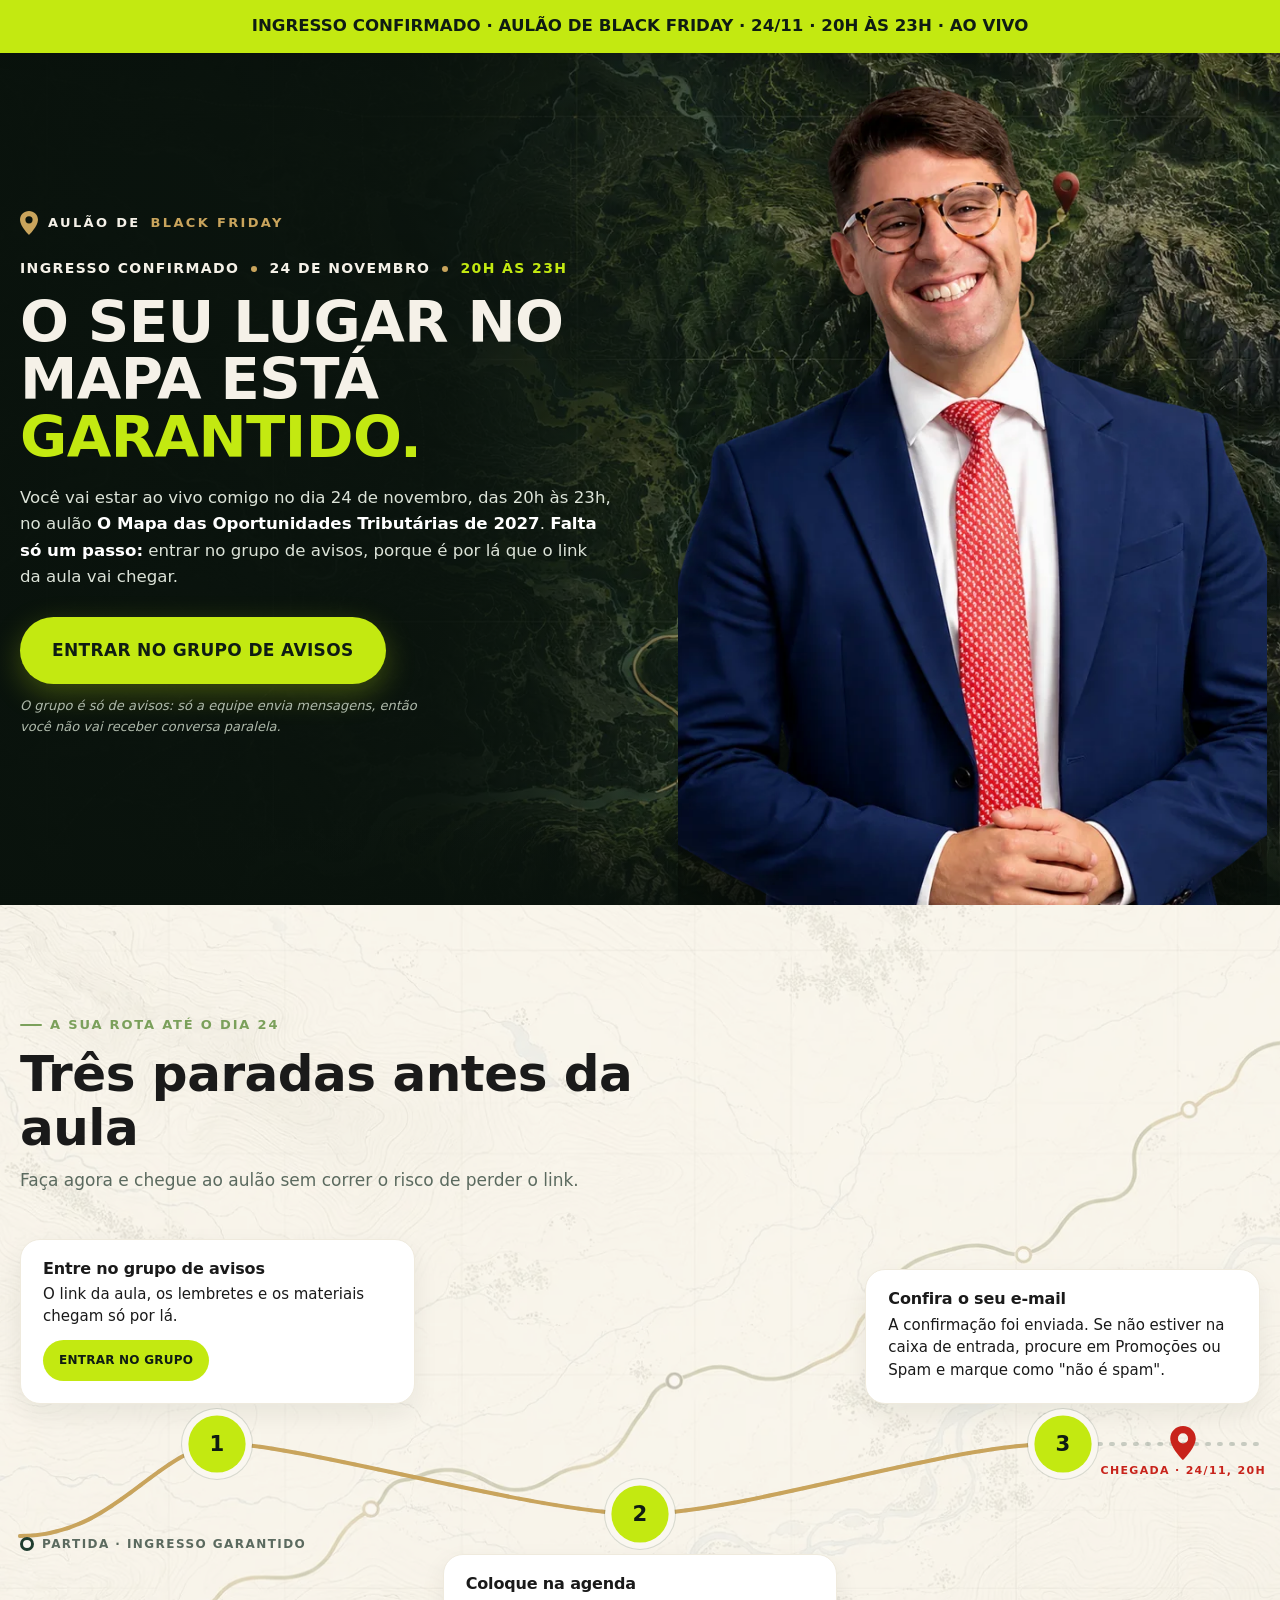
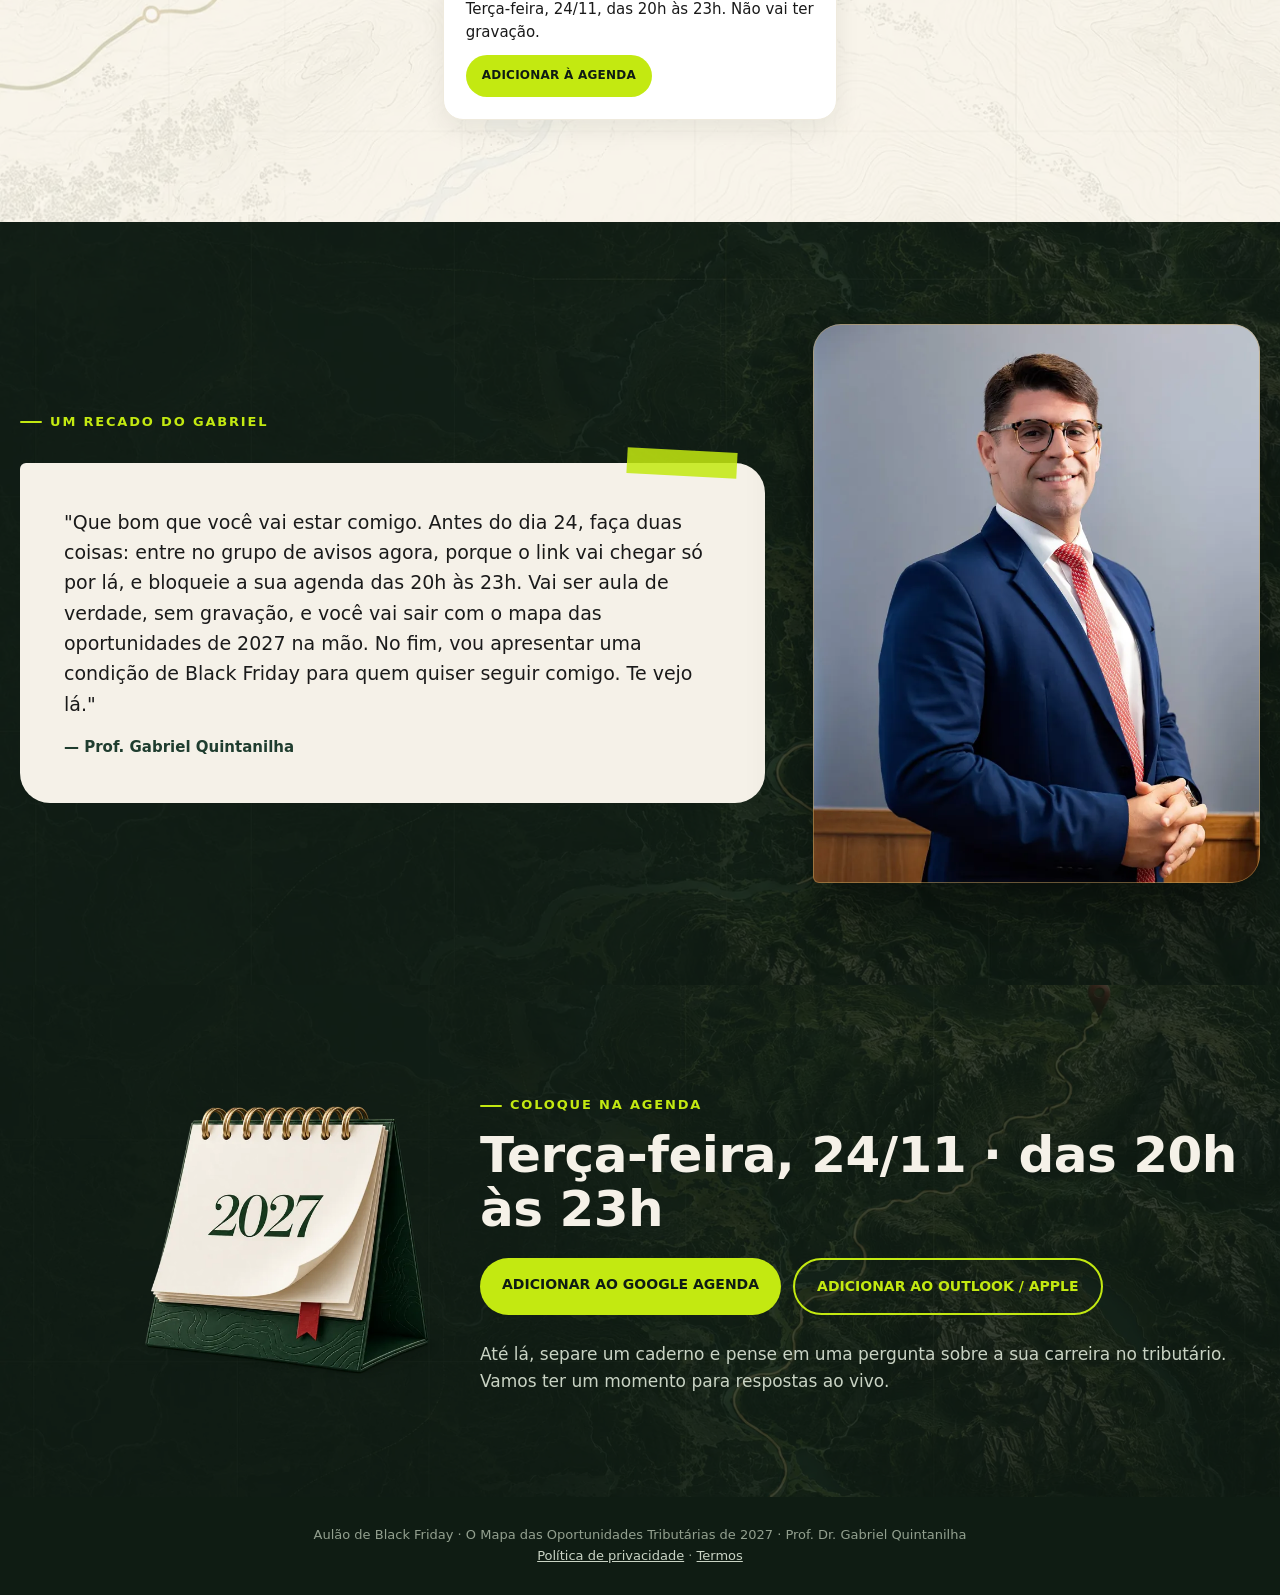
==== commit 53b98e6d: "Aplica checkouts dos 3 lotes, grupo do WhatsApp e lotes novos Co-Authored-By: Claude Opus 5.5 <norep" ====
--- a/obrigado/index.html
+++ b/obrigado/index.html
@@ -9,7 +9,7 @@
 <link rel="preconnect" href="https://fonts.googleapis.com">
 <link rel="preconnect" href="https://fonts.gstatic.com" crossorigin>
 <link rel="stylesheet" href="https://fonts.googleapis.com/css2?family=Quicksand:wght@600;700&family=Nunito:ital,wght@0,400;0,600;0,700;0,800;1,400&family=Unbounded:wght@600;700;800;900&display=swap">
-<link rel="stylesheet" href="../style.css?v=8">
+<link rel="stylesheet" href="../style.css?v=10">
 <!-- Pixel: disparar Purchase no carregamento desta página -->
 </head>
 <body>
@@ -87,10 +87,10 @@
 </section>
 
 <footer>
-  <div class="wrap">Aulão de Black Friday · O Mapa das Oportunidades Tributárias de 2027 · Prof. Dr. Gabriel Quintanilha<br><a href="#">Política de privacidade</a> · <a href="#">Termos</a></div>
+  <div class="wrap">Aulão de Black Friday · O Mapa das Oportunidades Tributárias de 2027 · Prof. Dr. Gabriel Quintanilha<br><a href="https://expertemtributario.com.br/termos/" target="_blank" rel="noopener">Política de privacidade</a> · <a href="https://expertemtributario.com.br/termos/" target="_blank" rel="noopener">Termos</a></div>
 </footer>
 
-<script src="../config.js?v=8"></script>
-<script src="../app.js?v=8"></script>
+<script src="../config.js?v=10"></script>
+<script src="../app.js?v=10"></script>
 </body>
 </html>
--- a/style.css
+++ b/style.css
@@ -314,3 +314,9 @@
   .hero-photo img{top:14px;height:170%}
   .hero-copy{padding:0 0 28px}
 }
+/* v7 — obrigado: rota de 3 paradas */
+.rota.tres{grid-template-columns:repeat(3,1fr);column-gap:28px}
+.rota.tres .marco-ext.chegada{grid-column:3}
+.btn.mini{font-size:12px;padding:11px 16px;margin-top:12px;box-shadow:none}
+.rota.tres .parada .c{padding:20px 22px 22px}
+.marco-ext.chegada .pin-ico{fill:var(--pin)}.marca .pin-ico{fill:var(--ouro)}
